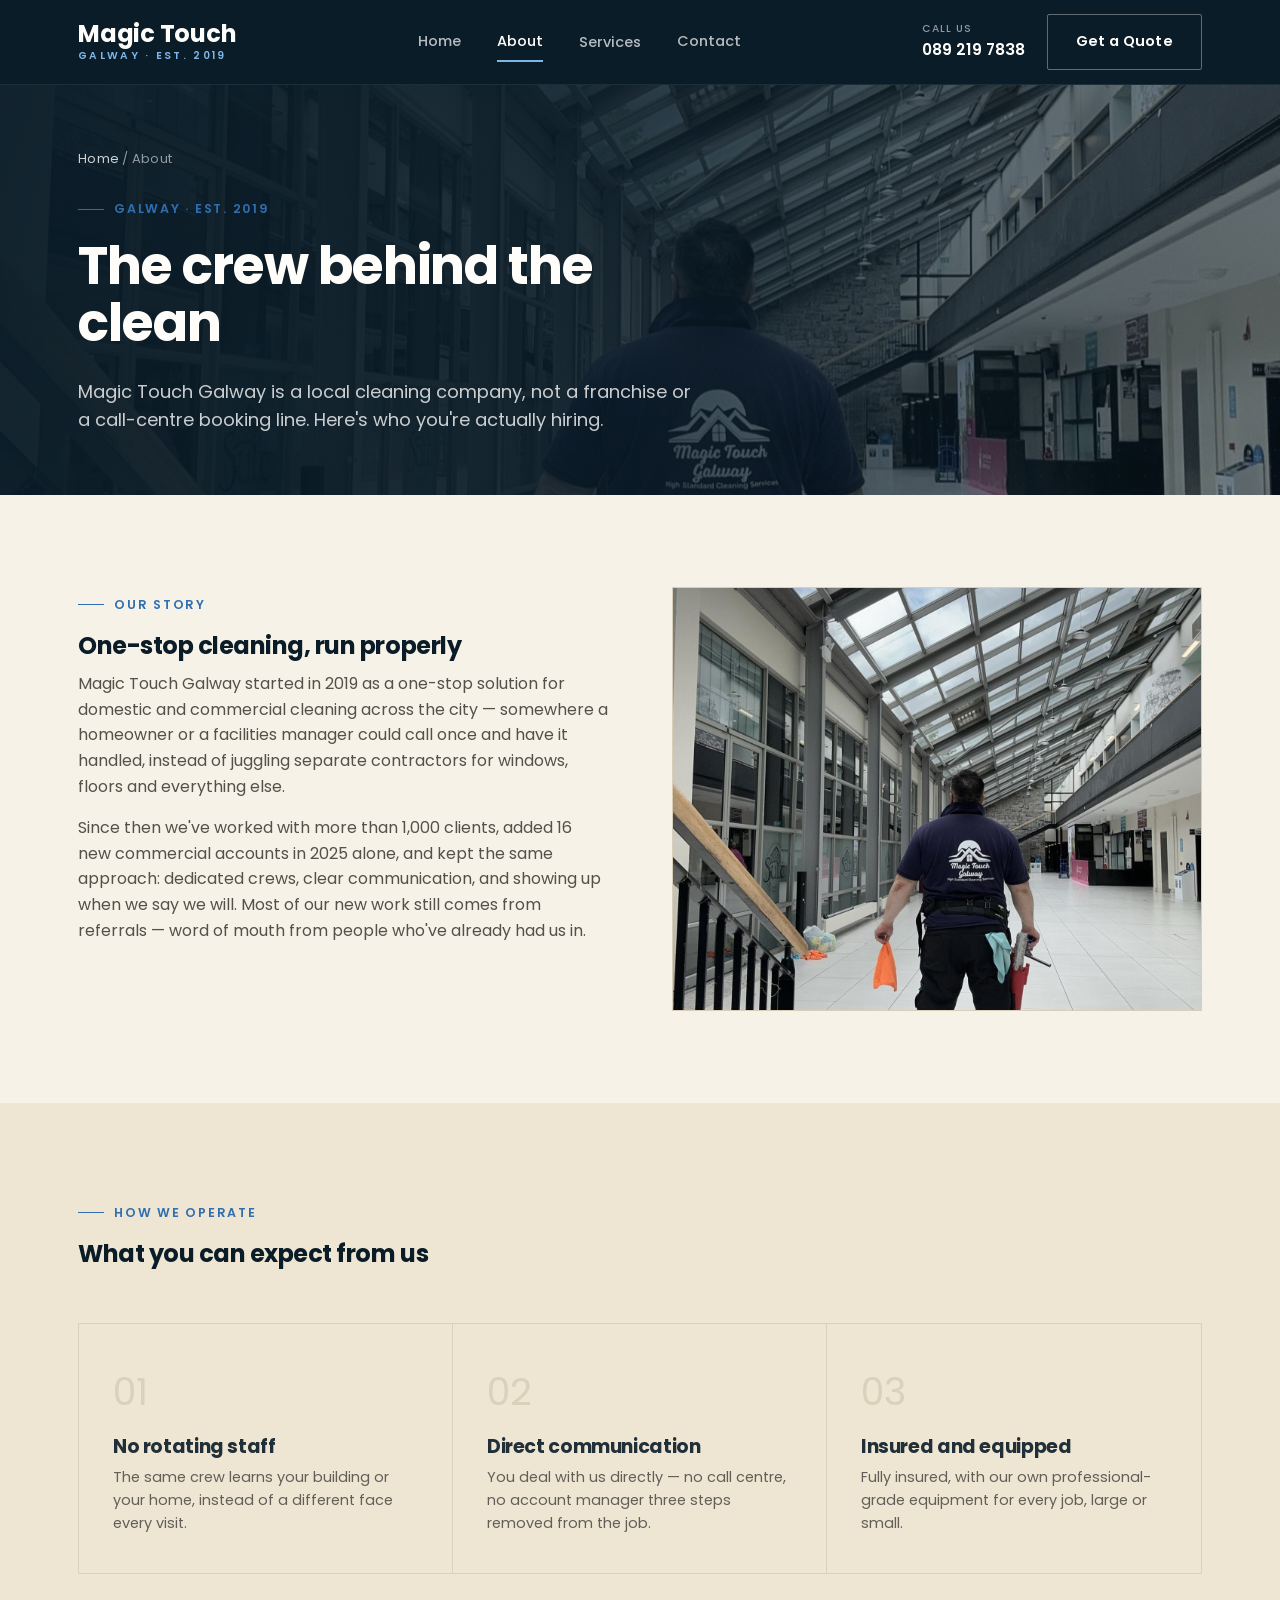
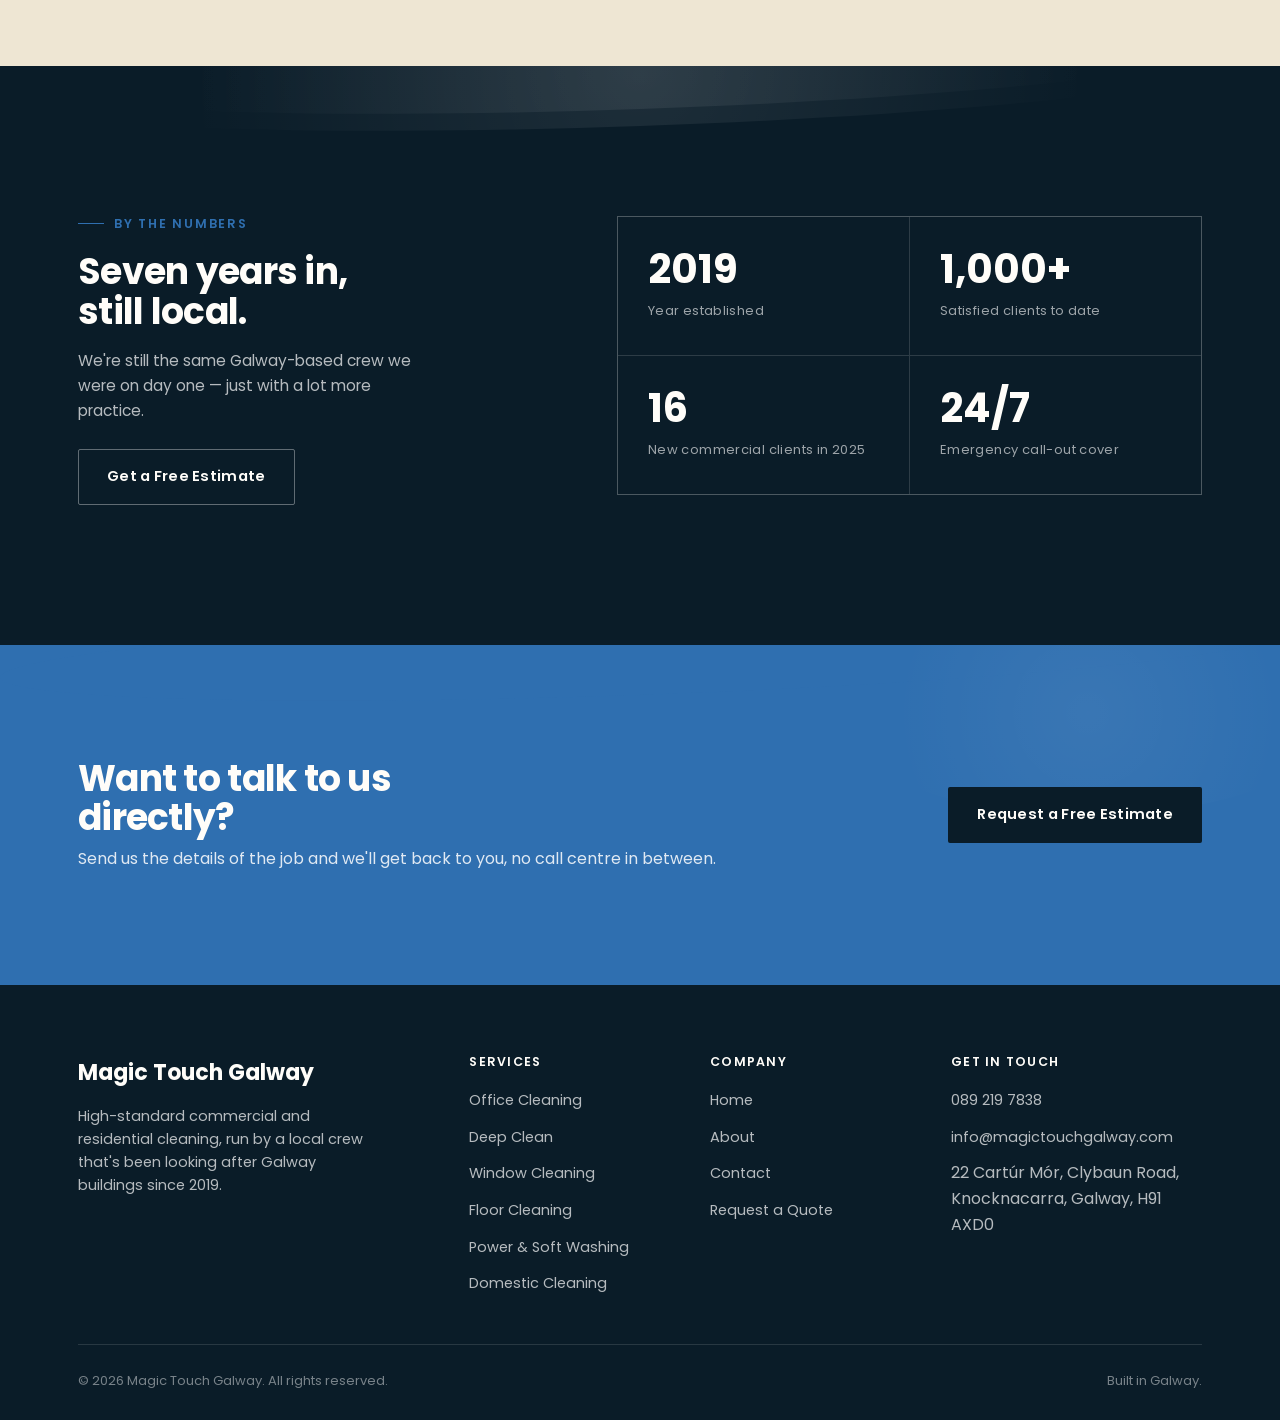
==== about.html @ a1182950 "INITIAL COMMIT" ====
<!doctype html>
<html lang="en">
<head>
<meta charset="utf-8">
<meta name="viewport" content="width=device-width, initial-scale=1">
<title>About | Magic Touch Galway</title>
<meta name="description" content="Magic Touch Galway has been cleaning homes and businesses across Galway since 2019 — the same crew, every visit, with over 1,000 jobs done.">
<link rel="preconnect" href="https://fonts.googleapis.com">
<link rel="preconnect" href="https://fonts.gstatic.com" crossorigin>
<link href="https://fonts.googleapis.com/css2?family=Fraunces:ital,opsz,wght@0,9..144,500;0,9..144,600;1,9..144,500&family=Poppins:wght@300;400;500;600;700&display=swap" rel="stylesheet">
<link rel="stylesheet" href="assets/css/style.css">
</head>
<body>

<header class="site-header">
  <div class="container">
    <a href="index.html" class="brand">
      <span class="brand-text"><strong>Magic Touch</strong><small>GALWAY · EST. 2019</small></span>
    </a>
    <nav class="nav-main">
      <a href="index.html">Home</a>
      <a href="about.html" class="active">About</a>
      <div class="has-dropdown">
        <a href="#">Services</a>
        <div class="dropdown">
          <a href="office-cleaning.html">Office Cleaning</a>
          <a href="deep-clean.html">Deep Clean</a>
          <a href="window-cleaning.html">Window Cleaning</a>
          <a href="floor-cleaning.html">Floor Cleaning</a>
          <a href="power-washing.html">Power &amp; Soft Washing</a>
          <a href="domestic-cleaning.html">Domestic Cleaning</a>
        </div>
      </div>
      <a href="contact.html">Contact</a>
    </nav>
    <div class="header-cta">
      <a href="tel:+353892197838" class="header-phone"><small>Call us</small>089 219 7838</a>
      <a href="contact.html" class="btn btn-line">Get a Quote</a>
    </div>
    <button class="nav-toggle" aria-label="Menu"><span></span></button>
  </div>
  <div class="mobile-panel">
    <a href="index.html">Home</a>
    <a href="about.html">About</a>
    <a href="office-cleaning.html" class="mp-sub">Office Cleaning</a>
    <a href="deep-clean.html" class="mp-sub">Deep Clean</a>
    <a href="window-cleaning.html" class="mp-sub">Window Cleaning</a>
    <a href="floor-cleaning.html" class="mp-sub">Floor Cleaning</a>
    <a href="power-washing.html" class="mp-sub">Power &amp; Soft Washing</a>
    <a href="domestic-cleaning.html" class="mp-sub">Domestic Cleaning</a>
    <a href="contact.html">Contact</a>
    <a href="tel:+353892197838">Call 089 219 7838</a>
  </div>
</header>

<section class="page-hero">
  <img class="page-hero-media" src="assets/img/team-technician-atrium-v2.jpg" alt="" loading="eager">
  <div class="page-hero-overlay"></div>
  <div class="container">
    <div class="breadcrumb"><a href="index.html">Home</a> / About</div>
    <div class="eyebrow">Galway · Est. 2019</div>
    <h1>The crew behind the clean</h1>
    <p class="hero-lead">Magic Touch Galway is a local cleaning company, not a franchise or a call-centre booking line. Here's who you're actually hiring.</p>
  </div>
</section>

<section>
  <div class="container two-col">
    <div>
      <div class="eyebrow">Our story</div>
      <h2>One-stop cleaning, run properly</h2>
      <p style="color:var(--ink-soft);">Magic Touch Galway started in 2019 as a one-stop solution for domestic and commercial cleaning across the city — somewhere a homeowner or a facilities manager could call once and have it handled, instead of juggling separate contractors for windows, floors and everything else.</p>
      <p style="color:var(--ink-soft);">Since then we've worked with more than 1,000 clients, added 16 new commercial accounts in 2025 alone, and kept the same approach: dedicated crews, clear communication, and showing up when we say we will. Most of our new work still comes from referrals — word of mouth from people who've already had us in.</p>
    </div>
    <div class="media-block">
      <img src="assets/img/team-technician-atrium-v2.jpg" alt="Magic Touch Galway technician cleaning at a commercial site in Galway" loading="lazy">
    </div>
  </div>
</section>

<section class="bg-alt">
  <div class="container">
    <div class="section-head">
      <div class="eyebrow">How we operate</div>
      <h2>What you can expect from us</h2>
    </div>
    <div class="feature-cols">
      <div class="feature">
        <span class="num">01</span>
        <h3>No rotating staff</h3>
        <p>The same crew learns your building or your home, instead of a different face every visit.</p>
      </div>
      <div class="feature">
        <span class="num">02</span>
        <h3>Direct communication</h3>
        <p>You deal with us directly — no call centre, no account manager three steps removed from the job.</p>
      </div>
      <div class="feature">
        <span class="num">03</span>
        <h3>Insured and equipped</h3>
        <p>Fully insured, with our own professional-grade equipment for every job, large or small.</p>
      </div>
    </div>
  </div>
</section>

<section class="stats-section bubble-bg">
  <div class="container stats-layout">
    <div class="stats-intro">
      <div class="eyebrow">By the numbers</div>
      <h2>Seven years in, still local.</h2>
      <p>We're still the same Galway-based crew we were on day one — just with a lot more practice.</p>
      <a href="contact.html" class="btn btn-outline">Get a Free Estimate</a>
    </div>
    <div class="stats-grid">
      <div class="stat"><span class="rule"></span><strong>2019</strong><span class="stat-label">Year established</span></div>
      <div class="stat"><span class="rule"></span><strong>1,000+</strong><span class="stat-label">Satisfied clients to date</span></div>
      <div class="stat"><span class="rule"></span><strong>16</strong><span class="stat-label">New commercial clients in 2025</span></div>
      <div class="stat"><span class="rule"></span><strong>24/7</strong><span class="stat-label">Emergency call-out cover</span></div>
    </div>
  </div>
</section>

<section class="cta-banner bubble-bg">
  <div class="container">
    <div>
      <h2>Want to talk to us directly?</h2>
      <p>Send us the details of the job and we'll get back to you, no call centre in between.</p>
    </div>
    <a href="contact.html" class="btn" style="background:var(--navy-deep); color:var(--white);">Request a Free Estimate</a>
  </div>
</section>

<footer class="site-footer">
  <div class="container">
    <div class="footer-top">
      <div class="footer-brand">
        <strong>Magic Touch Galway</strong>
        <p>High-standard commercial and residential cleaning, run by a local crew that's been looking after Galway buildings since 2019.</p>
      </div>
      <div class="footer-col">
        <h4>Services</h4>
        <ul>
          <li><a href="office-cleaning.html">Office Cleaning</a></li>
          <li><a href="deep-clean.html">Deep Clean</a></li>
          <li><a href="window-cleaning.html">Window Cleaning</a></li>
          <li><a href="floor-cleaning.html">Floor Cleaning</a></li>
          <li><a href="power-washing.html">Power &amp; Soft Washing</a></li>
          <li><a href="domestic-cleaning.html">Domestic Cleaning</a></li>
        </ul>
      </div>
      <div class="footer-col">
        <h4>Company</h4>
        <ul>
          <li><a href="index.html">Home</a></li>
          <li><a href="about.html">About</a></li>
          <li><a href="contact.html">Contact</a></li>
          <li><a href="contact.html">Request a Quote</a></li>
        </ul>
      </div>
      <div class="footer-col">
        <h4>Get in touch</h4>
        <ul>
          <li><a href="tel:+353892197838">089 219 7838</a></li>
          <li><a href="mailto:info@magictouchgalway.com">info@magictouchgalway.com</a></li>
          <li>22 Cartúr Mór, Clybaun Road,<br>Knocknacarra, Galway, H91 AXD0</li>
        </ul>
      </div>
    </div>
    <div class="footer-bottom">
      <span>© 2026 Magic Touch Galway. All rights reserved.</span>
      <span>Built in Galway.</span>
    </div>
  </div>
</footer>
<script src="assets/js/main.js"></script>
</body>
</html>
---- assets/css/style.css ----
/* ============================================================
   Magic Touch Galway — design system
   Type: Poppins, throughout
   Palette: warm paper, deep navy ink, blue accent
   ============================================================ */

:root{
  --navy:        #122c3d;
  --navy-deep:   #0a1c28;
  --navy-soft:   #244a61;
  --blue:        #2f6fb0;
  --blue-light:  #7eb6e8;
  --paper:       #f6f2e8;
  --paper-alt:   #eee6d3;
  --paper-deep:  #e7dcc1;
  --ink:         #1c1a16;
  --ink-soft:    #54504a;
  --line:        #d9cfb8;
  --white:       #fffdf9;

  --serif: "Poppins", -apple-system, BlinkMacSystemFont, "Segoe UI", sans-serif;
  --sans:  "Poppins", -apple-system, BlinkMacSystemFont, "Segoe UI", sans-serif;

  --container: 1180px;
  --radius: 2px;
}

*{ box-sizing: border-box; }
html{ scroll-behavior: smooth; }
body{
  margin: 0;
  background: var(--paper);
  color: var(--ink);
  font-family: var(--sans);
  font-size: 16px;
  line-height: 1.6;
  -webkit-font-smoothing: antialiased;
}
img{ max-width: 100%; display: block; }
a{ color: inherit; text-decoration: none; }
ul{ margin: 0; padding: 0; list-style: none; }
h1,h2,h3,h4{
  font-family: var(--serif);
  font-weight: 700;
  line-height: 1.1;
  margin: 0 0 .5em;
  letter-spacing: -0.02em;
  color: var(--navy-deep);
}
p{ margin: 0 0 1em; }
.container{
  max-width: var(--container);
  margin: 0 auto;
  padding: 0 28px;
}

/* ---------- utility ---------- */
.eyebrow{
  display: inline-flex;
  align-items: center;
  gap: 10px;
  font-family: var(--sans);
  font-size: 12.5px;
  font-weight: 600;
  letter-spacing: .14em;
  text-transform: uppercase;
  color: var(--blue);
  margin-bottom: 18px;
}
.eyebrow::before{
  content: "";
  width: 26px;
  height: 1px;
  background: var(--blue);
}
.rule{
  display: none;
}
.btn{
  display: inline-flex;
  align-items: center;
  gap: 10px;
  font-family: var(--sans);
  font-weight: 600;
  font-size: 14.5px;
  letter-spacing: .02em;
  padding: 15px 28px;
  border: 1px solid transparent;
  border-radius: var(--radius);
  cursor: pointer;
  transition: transform .15s ease, background .2s ease, color .2s ease, border-color .2s ease;
}
.btn-blue{
  background: var(--blue);
  color: var(--white);
}
.btn-blue:hover{ background: #245a8e; }
.btn-outline{
  background: transparent;
  border-color: rgba(255,255,255,.35);
  color: var(--white);
}
.btn-outline:hover{ border-color: var(--white); }
.btn-line{
  background: transparent;
  border-color: var(--navy);
  color: var(--navy);
}
.btn-line:hover{ background: var(--navy); color: var(--white); }
.btn:active{ transform: translateY(1px); }

/* ============================================================
   Header
   ============================================================ */
.site-header{
  position: sticky;
  top: 0;
  z-index: 60;
  background: var(--navy-deep);
  border-bottom: 1px solid rgba(255,255,255,.08);
}
.site-header .container{
  display: flex;
  align-items: center;
  justify-content: space-between;
  height: 84px;
}
.brand{
  display: flex;
  align-items: center;
  gap: 12px;
  line-height: 1;
}
.brand-text{ display: flex; flex-direction: column; }
.brand-text strong{
  font-family: var(--serif);
  font-size: 24px;
  font-weight: 700;
  color: var(--white);
  letter-spacing: -.01em;
}
.brand-text small{
  font-size: 10.5px;
  letter-spacing: .22em;
  color: var(--blue-light);
  font-weight: 600;
  margin-top: 5px;
}
.nav-main{
  display: flex;
  align-items: center;
  gap: 36px;
}
.nav-main a{
  font-size: 14.5px;
  font-weight: 500;
  color: rgba(255,255,255,.7);
  position: relative;
  padding: 6px 0;
}
.nav-main a:hover, .nav-main a.active{ color: var(--white); }
.nav-main a.active::after{
  content: "";
  position: absolute;
  left: 0; bottom: -2px;
  width: 100%; height: 2px;
  background: var(--blue-light);
}
.has-dropdown{ position: relative; }
.dropdown{
  position: absolute;
  top: 100%;
  left: -18px;
  background: var(--white);
  border: 1px solid var(--line);
  min-width: 230px;
  padding: 8px;
  box-shadow: 0 18px 36px rgba(10,28,40,.18);
  opacity: 0;
  visibility: hidden;
  transform: translateY(6px);
  transition: opacity .15s ease, transform .15s ease, visibility .15s;
}
.has-dropdown:hover .dropdown{
  opacity: 1; visibility: visible; transform: translateY(0);
}
.dropdown a{
  display: block;
  padding: 11px 14px;
  font-size: 14px;
  border-radius: 2px;
  color: var(--ink-soft);
}
.dropdown a:hover{ background: var(--paper-alt); color: var(--navy-deep); }
.header-cta{ display: flex; align-items: center; gap: 22px; }
.header-phone{
  font-family: var(--serif);
  font-size: 15.5px;
  font-weight: 600;
  color: var(--white);
}
.header-phone small{
  display: block;
  font-family: var(--sans);
  font-size: 10.5px;
  letter-spacing: .1em;
  color: rgba(255,255,255,.55);
  font-weight: 500;
  text-transform: uppercase;
}
.header-cta .btn-line{
  border-color: rgba(255,255,255,.35);
  color: var(--white);
}
.header-cta .btn-line:hover{ background: var(--white); color: var(--navy-deep); }
.nav-toggle{
  display: none;
  background: none;
  border: 1px solid rgba(255,255,255,.3);
  width: 42px; height: 42px;
  align-items: center;
  justify-content: center;
  cursor: pointer;
}
.nav-toggle span, .nav-toggle span::before, .nav-toggle span::after{
  content: "";
  display: block;
  width: 18px; height: 2px;
  background: var(--white);
  position: relative;
  transition: transform .2s ease;
}
.nav-toggle span::before{ position: absolute; top: -6px; }
.nav-toggle span::after{ position: absolute; top: 6px; }

.mobile-panel{
  display: none;
  background: var(--navy-deep);
  border-bottom: 1px solid rgba(255,255,255,.08);
  padding: 6px 0 186px;
}
.mobile-panel a{
  display: block;
  padding: 13px 28px;
  font-size: 15px;
  font-weight: 500;
  border-top: 1px solid rgba(255,255,255,.08);
  color: rgba(255,255,255,.75);
}
.mobile-panel .mp-sub{ padding-left: 42px; font-size: 14px; }
body.nav-open .mobile-panel{ display: block; }

/* ============================================================
   Hero
   ============================================================ */
.hero{
  position: relative;
  background: var(--navy-deep);
  color: var(--white);
  overflow: hidden;
  min-height: 88vh;
  display: flex;
  align-items: center;
  padding-bottom: 80px;
}
.hero::after {
  content: "";
  position: absolute;
  bottom: -40px;
  left: 0;
  width: 100%;
  height: 100px;
  background: var(--paper);
  transform: skewY(-2deg);
  z-index: 5;
}
.hero-video{
  position: absolute;
  inset: 0;
  width: 100%;
  height: 100%;
  object-fit: cover;
  z-index: 0;
}
.hero-overlay{
  position: absolute;
  inset: 0;
  background:
    linear-gradient(100deg, rgba(10,28,40,.94) 0%, rgba(10,28,40,.86) 38%, rgba(10,28,40,.55) 68%, rgba(10,28,40,.4) 100%),
    radial-gradient(circle at 1px 1px, rgba(255,255,255,.07) 1px, transparent 0);
  background-size: 100% 100%, 26px 26px;
  z-index: 1;
}
@media (max-width: 980px){
  .hero-video{ display: none; }
  .hero-overlay{ background: var(--navy-deep); }
}
.hero-grid{ z-index: 2; }
.hero-grid{
  position: relative;
  display: grid;
  grid-template-columns: 1.05fr .95fr;
  gap: 56px;
  align-items: center;
  padding: 88px 0 76px;
}
.hero-grid-solo{
  grid-template-columns: 1fr;
  padding: 70px 0;
  width: 100%;
}
.hero .hero-grid-solo h1, .hero-grid-solo .hero-lead{ max-width: 38ch; }
.hero h1{
  color: var(--white);
  font-size: clamp(40px, 5.4vw, 66px);
  max-width: 13ch;
}
.hero h1 em{
  font-style: normal;
  color: var(--blue-light);
}
.hero-lead{
  font-size: 18px;
  color: rgba(255,255,255,.78);
  max-width: 46ch;
  margin: 22px 0 32px;
}
.hero-actions{ display: flex; gap: 14px; flex-wrap: wrap; }
.hero-figure{
  position: relative;
  aspect-ratio: 4/5;
  background: var(--navy-soft);
  border: 1px solid rgba(255,255,255,.12);
}
.hero-figure img{ width: 100%; height: 100%; object-fit: cover; }
.hero-figure .tag{
  position: absolute;
  bottom: -22px; left: -22px;
  background: var(--blue);
  color: var(--white);
  padding: 18px 22px;
  font-family: var(--serif);
  max-width: 220px;
}
.hero-figure .tag strong{ display: block; font-size: 26px; }
.hero-figure .tag span{ font-family: var(--sans); font-size: 12.5px; letter-spacing: .04em; }

.page-hero{
  background: var(--navy-deep);
  color: var(--white);
  padding: 64px 0 60px;
  position: relative;
  overflow: hidden;
}
.page-hero::before{
  content: "";
  position: absolute; inset: 0;
  background-image: radial-gradient(circle at 1px 1px, rgba(255,255,255,.06) 1px, transparent 0);
  background-size: 26px 26px;
  z-index: 1;
}
.page-hero-media{
  position: absolute;
  inset: 0;
  width: 100%;
  height: 100%;
  object-fit: cover;
  z-index: 0;
}
.page-hero-overlay{
  position: absolute;
  inset: 0;
  background: linear-gradient(100deg, rgba(10,28,40,.96) 0%, rgba(10,28,40,.88) 42%, rgba(10,28,40,.6) 75%, rgba(10,28,40,.45) 100%);
  z-index: 1;
}
.page-hero .container{ position: relative; z-index: 2; }
.breadcrumb{
  font-size: 13px;
  color: rgba(255,255,255,.55);
  margin-bottom: 22px;
  letter-spacing: .02em;
}
.breadcrumb a{ color: rgba(255,255,255,.8); }
.breadcrumb a:hover{ color: var(--blue-light); }
.page-hero h1{ color: var(--white); font-size: clamp(34px, 4.6vw, 52px); max-width: 18ch; }
.page-hero .hero-lead{ max-width: 56ch; margin-bottom: 0; }

/* Bubbly elements */
.bubble-bg {
  position: relative;
  overflow: hidden;
}
.bubble-bg::after {
  content: "";
  position: absolute;
  top: -10%;
  right: -5%;
  width: 40%;
  height: 60%;
  background: radial-gradient(circle, rgba(255,255,255,0.05) 0%, transparent 70%); animation: float 20s infinite ease-in-out;
  border-radius: 50%;
  z-index: 1;
  pointer-events: none;
}
.bubble-bg::before {
  content: "";
  position: absolute;
  bottom: -10%;
  left: -5%;
  width: 30%;
  height: 50%;
  background: radial-gradient(circle, rgba(255,255,255,0.03) 0%, transparent 70%); animation: float 20s infinite ease-in-out; animation-delay: -10s;
  border-radius: 50%;
  z-index: 1;
  pointer-events: none;
}

/* ============================================================
   Sections
   ============================================================ */
section{ padding: 92px 0; position: relative; }
.section-tight{ padding: 64px 0; }
.section-head{
  max-width: 640px;
  margin-bottom: 56px;
}
.bg-alt{ background: var(--paper-alt); }
.bg-navy{ background: var(--navy-deep); color: var(--white); }
.bg-navy h2{ color: var(--white); }
.bg-navy .eyebrow{ color: var(--blue-light); }

/* services index list (numbered, editorial) */
.service-list{ border-top: 1px solid var(--line); opacity: 0.8; }
.service-row{
  display: grid;
  grid-template-columns: 120px 1fr 1.3fr 140px;
  gap: 28px;
  align-items: center;
  padding: 22px 0;
  border-bottom: 1px solid var(--line);
  transition: background .2s ease;
}
.service-row:hover{ background: rgba(47,111,176,.05); }
.service-row .thumb{
  position: relative;
  width: 120px;
  height: 90px;
  flex-shrink: 0;
  overflow: hidden;
}
.service-row .thumb img{
  width: 100%; height: 100%;
  object-fit: cover;
  transition: transform .4s ease;
}
.service-row:hover .thumb img{ transform: scale(1.06); }
.service-row .num{
  position: absolute;
  top: 0; left: 0;
  font-family: var(--serif);
  font-size: 12.5px;
  color: var(--white);
  font-weight: 700;
  background: var(--navy-deep);
  padding: 4px 9px;
}
.service-row h3{ font-size: 25px; margin: 0; }
.service-row p{ margin: 0; color: var(--ink-soft); font-size: 15px; }
.service-row .go{
  justify-self: end;
  font-size: 13.5px;
  font-weight: 600;
  letter-spacing: .04em;
  text-transform: uppercase;
  color: var(--navy);
  display: inline-flex;
  align-items: center;
  gap: 8px;
}
.service-row .go svg{ transition: transform .2s ease; }
.service-row:hover .go svg{ transform: translateX(4px); }

/* feature columns (no icon circles — numbered list style) */
.feature-cols{
  display: grid;
  grid-template-columns: repeat(3, 1fr);
  gap: 0;
  border: 1px solid var(--line);
  opacity: 0.9;
}
.feature-cols .feature{
  padding: 38px 34px;
  border-right: 1px solid var(--line);
}
.feature-cols .feature:last-child{ border-right: none; }
.feature-cols-5{ grid-template-columns: repeat(5, 1fr); }
@media (max-width: 1100px){
  .feature-cols-5{ grid-template-columns: repeat(3, 1fr); }
  .feature-cols-5 .feature:nth-child(3){ border-right: none; }
}
.feature .num{
  font-family: var(--serif);
  color: var(--line);
  font-size: 38px;
  display: block;
  margin-bottom: 14px;
}
.feature h3{ font-size: 19px; margin-bottom: 8px; }
.feature p{ font-size: 14.5px; color: var(--ink-soft); margin: 0; }

/* checklist */
.checklist{ display: grid; gap: 14px; }
.checklist li{
  display: flex;
  gap: 14px;
  align-items: flex-start;
  font-size: 15.5px;
  color: var(--ink-soft);
  padding-bottom: 14px;
  border-bottom: 1px solid var(--line);
  opacity: 0.85;
}
.checklist li::before{
  content: "";
  flex-shrink: 0;
  width: 7px; height: 7px;
  margin-top: 8px;
  background: var(--blue);
  transform: rotate(45deg);
}
.checklist li strong{ color: var(--ink); display:block; font-weight: 600; }

.two-col{
  display: grid;
  grid-template-columns: 1fr 1fr;
  gap: 64px;
  align-items: start;
}
.two-col.reverse{ direction: rtl; }
.two-col.reverse > *{ direction: ltr; }

.media-block{
  position: relative;
  aspect-ratio: 5/4;
  background: var(--paper-deep);
  border: 1px solid var(--line);
  overflow: hidden;
}
.media-block img{ width: 100%; height: 100%; object-fit: cover; }

.map-embed{
  position: relative;
  aspect-ratio: 16/6;
  border: 1px solid var(--line);
  overflow: hidden;
  filter: grayscale(.15) contrast(1.02);
}
.map-embed iframe{ position: absolute; inset: 0; }
@media (max-width: 768px){
  .map-embed{ aspect-ratio: 4/5; }
}

/* image gallery strip */
.gallery-strip{
  display: grid;
  grid-template-columns: 1.3fr 1fr 1fr;
  gap: 18px;
}
.gallery-strip a{ display: block; }
.gallery-strip figure{
  margin: 0;
  position: relative;
  aspect-ratio: 4/3;
  overflow: hidden;
  border: 1px solid var(--line);
}
.gallery-strip a:first-child figure{ aspect-ratio: 4/3.6; }
.gallery-strip img{
  width: 100%; height: 100%;
  object-fit: cover;
  transition: transform .4s ease;
}
.gallery-strip a:hover img{ transform: scale(1.04); }
.gallery-strip figcaption{
  position: absolute;
  left: 0; bottom: 0;
  display: flex;
  align-items: center;
  gap: 8px;
  background: rgba(10,28,40,.82);
  color: var(--white);
  font-size: 12.5px;
  font-weight: 600;
  letter-spacing: .06em;
  text-transform: uppercase;
  padding: 10px 16px;
}
.gallery-strip figcaption span{
  color: var(--blue-light);
  transition: transform .2s ease;
}
.gallery-strip a:hover figcaption span{ transform: translateX(3px); }

/* stats section */
.stats-section{
  position: relative;
  background: var(--navy-deep);
  color: var(--white);
  overflow: hidden;
  padding: 140px 0;
}
.stats-section.bubble-bg::after, .stats-section.bubble-bg::before {
  background: radial-gradient(circle, rgba(255,255,255,0.08) 0%, transparent 70%);
}
.stats-section::before {
  content: "";
  position: absolute;
  top: -40px;
  left: 0;
  width: 100%;
  height: 100px;
  background: var(--navy-deep);
  transform: skewY(-2deg);
  z-index: 2;
}
.stats-section::after {
  content: "";
  position: absolute;
  bottom: -40px;
  left: 0;
  width: 100%;
  height: 100px;
  background: var(--navy-deep);
  transform: skewY(-2deg);
  z-index: 2;
}
.stats-section .container {
  position: relative;
  z-index: 3;
}
.stats-section > *:first-child:not(.container) {
  position: absolute; inset: 0;
  background-image: radial-gradient(circle at 1px 1px, rgba(255,255,255,.06) 1px, transparent 0);
  background-size: 26px 26px;
  z-index: 1;
}
.stats-layout{
  position: relative;
  display: grid;
  grid-template-columns: .9fr 1.1fr;
  gap: 60px;
  align-items: center;
}
.stats-intro h2{ color: var(--white); font-size: clamp(28px, 3vw, 36px); max-width: 14ch; }
.stats-intro p{ color: rgba(255,255,255,.7); font-size: 15.5px; max-width: 38ch; margin-bottom: 26px; }
.stats-grid{
  display: grid;
  grid-template-columns: repeat(2, 1fr);
  gap: 1px;
  background: rgba(255,255,255,.14);
  border: 1px solid rgba(255,255,255,.14);
}
.stats-grid .stat{
  background: var(--navy-deep);
  padding: 32px 30px;
}
.stats-grid .stat .rule{ background: var(--blue-light); margin: 0 0 16px; }
.stat strong{
  display: block;
  font-family: var(--serif);
  font-size: 40px;
  font-weight: 700;
  color: var(--white);
  line-height: 1;
  margin-bottom: 8px;
}
.stat-label{
  font-size: 13px;
  color: rgba(255,255,255,.6);
  letter-spacing: .03em;
}

/* logo strip */
.logo-strip{
  display: grid;
  grid-template-columns: repeat(5, 1fr);
  gap: 18px;
}
.logo-strip div{
  background: var(--white);
  border: 1px solid var(--line);
  min-height: 140px;
  display: flex;
  align-items: center;
  justify-content: center;
  padding: 24px;
  transition: transform .2s ease, box-shadow .2s ease, border-color .2s ease;
}
.logo-strip div:hover{
  transform: translateY(-3px);
  box-shadow: 0 14px 28px rgba(10,28,40,.08);
  border-color: var(--blue);
}
.logo-strip img{
  max-width: 100%;
  max-height: 86px;
  width: auto;
  height: auto;
  object-fit: contain;
}
.logo-strip .text-logo{
  font-family: var(--serif);
  font-size: 17px;
  font-weight: 700;
  text-align: center;
  color: var(--navy);
  letter-spacing: -0.01em;
}

/* areas served / coverage chips */
.chip-row{ display: flex; flex-wrap: wrap; gap: 10px; }
.chip{
  border: 1px solid var(--line);
  padding: 9px 16px;
  font-size: 13.5px;
  font-weight: 500;
  color: var(--ink-soft);
}

/* Google reviews */
.reviews-block{ }
.reviews-head{
  display: flex;
  align-items: center;
  gap: 22px;
  flex-wrap: wrap;
  padding-bottom: 36px;
  margin-bottom: 36px;
  border-bottom: 1px solid var(--line);
}
.google-g{ width: 40px; height: 40px; flex-shrink: 0; }
.reviews-stars{ color: var(--blue); font-size: 17px; letter-spacing: 2px; }
.reviews-meta{ margin: 4px 0 0; font-size: 14.5px; color: var(--ink-soft); }
.reviews-meta strong{ color: var(--ink); }
.reviews-head .btn{ margin-left: auto; }
.reviews-grid{
  display: grid;
  grid-template-columns: repeat(3, 1fr);
  gap: 24px;
}
.review-card{
  margin: 0;
  background: var(--white);
  border: 1px solid var(--line);
  padding: 28px 26px;
}
.review-card blockquote{
  margin: 14px 0 16px;
  font-size: 15px;
  color: var(--ink);
  line-height: 1.6;
}
.review-card figcaption{
  font-size: 13.5px;
  font-weight: 600;
  color: var(--ink-soft);
}

/* CTA banner */
.cta-banner{
  background: var(--blue);
  color: var(--white);
  position: relative;
  padding: 60px 0;
}
.cta-banner::before {
  content: "";
  position: absolute;
  top: -30px;
  left: 0;
  width: 100%;
  height: 80px;
  background: var(--blue);
  transform: skewY(-2deg);
  z-index: 1;
}
.cta-banner .container{
  position: relative;
  z-index: 2;
  display: flex;
  align-items: center;
  justify-content: space-between;
  padding: 54px 28px;
  gap: 30px;
  flex-wrap: wrap;
}
.cta-banner h2{ color: var(--white); margin: 0; font-size: clamp(26px,3.4vw,36px); max-width: 16ch; }
.cta-banner p{ color: rgba(255,255,255,.85); margin: 8px 0 0; }

/* related services */
.related-grid{
  display: grid;
  grid-template-columns: repeat(3, 1fr);
  gap: 22px;
}
.related-card{
  border: 1px solid var(--line);
  padding: 28px 26px;
  transition: border-color .2s ease, transform .2s ease;
}
.related-card:hover{ border-color: var(--blue); transform: translateY(-3px); }
.related-card .num{ font-family: var(--serif); color: var(--blue); font-size: 14px; }
.related-card h3{ font-size: 19px; margin: 10px 0 8px; }
.related-card p{ font-size: 14px; color: var(--ink-soft); margin: 0 0 14px; }
.related-card .go{
  font-size: 13px; font-weight: 600; letter-spacing: .03em; text-transform: uppercase; color: var(--navy);
}

/* ============================================================
   Contact page
   ============================================================ */
.contact-wrap{
  display: grid;
  grid-template-columns: 1fr 1.2fr;
  gap: 64px;
}
.contact-info dl{ display: grid; gap: 26px; margin: 28px 0 0; }
.contact-info dt{
  font-size: 12px; letter-spacing: .1em; text-transform: uppercase; color: var(--blue); font-weight: 600; margin-bottom: 6px;
}
.contact-info dd{ margin: 0; font-size: 16.5px; color: var(--ink); }
.contact-info dd a{ border-bottom: 1px solid var(--line); }

.form-grid{
  display: grid;
  grid-template-columns: 1fr 1fr;
  gap: 20px;
}
.form-grid .full{ grid-column: 1 / -1; }
label{
  display: block;
  font-size: 12.5px;
  font-weight: 600;
  letter-spacing: .06em;
  text-transform: uppercase;
  color: var(--ink-soft);
  margin-bottom: 8px;
}
input, textarea, select{
  width: 100%;
  border: 1px solid var(--line);
  background: var(--white);
  padding: 14px 16px;
  font-family: var(--sans);
  font-size: 15px;
  color: var(--ink);
  border-radius: var(--radius);
}
input:focus, textarea:focus, select:focus{
  outline: none;
  border-color: var(--blue);
}
textarea{ resize: vertical; min-height: 130px; }
.form-note{ font-size: 13px; color: var(--ink-soft); margin-top: 14px; }

/* ============================================================
   Footer
   ============================================================ */
.site-footer{
  background: var(--navy-deep);
  color: rgba(255,255,255,.7);
  padding: 70px 0 28px;
}
.footer-top{
  display: grid;
  grid-template-columns: 1.4fr .8fr .8fr 1fr;
  gap: 40px;
  padding-bottom: 48px;
}
.footer-brand strong{
  font-family: var(--serif);
  color: var(--white);
  font-size: 22px;
}
.footer-brand p{ max-width: 32ch; margin-top: 14px; font-size: 14.5px; }
.footer-col h4{
  color: var(--white);
  font-family: var(--sans);
  font-size: 12.5px;
  letter-spacing: .1em;
  text-transform: uppercase;
  margin-bottom: 18px;
  font-weight: 600;
}
.footer-col ul{ display: grid; gap: 11px; }
.footer-col a{ font-size: 14.5px; }
.footer-col a:hover{ color: var(--blue-light); }
.footer-bottom{
  border-top: 1px solid rgba(255,255,255,.12);
  padding-top: 26px;
  display: flex;
  justify-content: space-between;
  font-size: 13px;
  color: rgba(255,255,255,.45);
  flex-wrap: wrap;
  gap: 12px;
}

/* ============================================================
   Responsive
   ============================================================ */
@media (max-width: 980px){
  .nav-main, .header-cta .header-phone{ display: none; }
  .nav-toggle{ display: flex; }
  .hero-grid{ grid-template-columns: 1fr; padding: 56px 0; }
  .hero-figure{ order: -1; aspect-ratio: 16/10; }
  .two-col{ grid-template-columns: 1fr; gap: 36px; }
  .stats-layout{ grid-template-columns: 1fr; }
  .feature-cols{ grid-template-columns: 1fr; }
  .feature-cols .feature{ border-right: none; border-bottom: 1px solid var(--line); }
  .service-row{ grid-template-columns: 90px 1fr; gap: 6px 18px; text-align: left; }
  .service-row .thumb{ width: 90px; height: 70px; grid-row: 1 / 3; }
  .service-row h3{ font-size: 20px; grid-column: 2; }
  .service-row p{ grid-column: 2; font-size: 14px; }
  .service-row .go{ grid-column: 2; justify-self: start; margin-top: 2px; }
  .logo-strip{ grid-template-columns: repeat(2,1fr); }
  .logo-strip div{ min-height: 104px; padding: 16px; }
  .contact-wrap{ grid-template-columns: 1fr; }
  .footer-top{ grid-template-columns: 1fr 1fr; }
  .related-grid{ grid-template-columns: 1fr; }
  .form-grid{ grid-template-columns: 1fr; }
  .gallery-strip{ grid-template-columns: 1fr 1fr; }
  .gallery-strip a:first-child{ grid-column: 1 / -1; }
  .gallery-strip a:first-child figure{ aspect-ratio: 16/9; }
  .reviews-grid{ grid-template-columns: 1fr; }
  .reviews-head .btn{ margin-left: 0; }
}
@media (max-width: 560px){
  .footer-top{ grid-template-columns: 1fr; }
  .cta-banner .container{ flex-direction: column; align-items: flex-start; }
  .site-header .container{ height: 68px; }
  .brand-text strong{ font-size: 19px; }
  .brand-text small{ font-size: 9px; letter-spacing: .16em; }
  .header-cta .btn-line{ display: none; }
  .hero{ min-height: 72vh; }
  .stats-grid{ grid-template-columns: 1fr; }
  .stat strong{ font-size: 32px; }
  .hero-actions .btn{ padding: 14px 22px; font-size: 13.5px; }
}
@keyframes float { 0%, 100% { transform: translateY(0) translateX(0); } 50% { transform: translateY(-20px) translateX(10px); } }
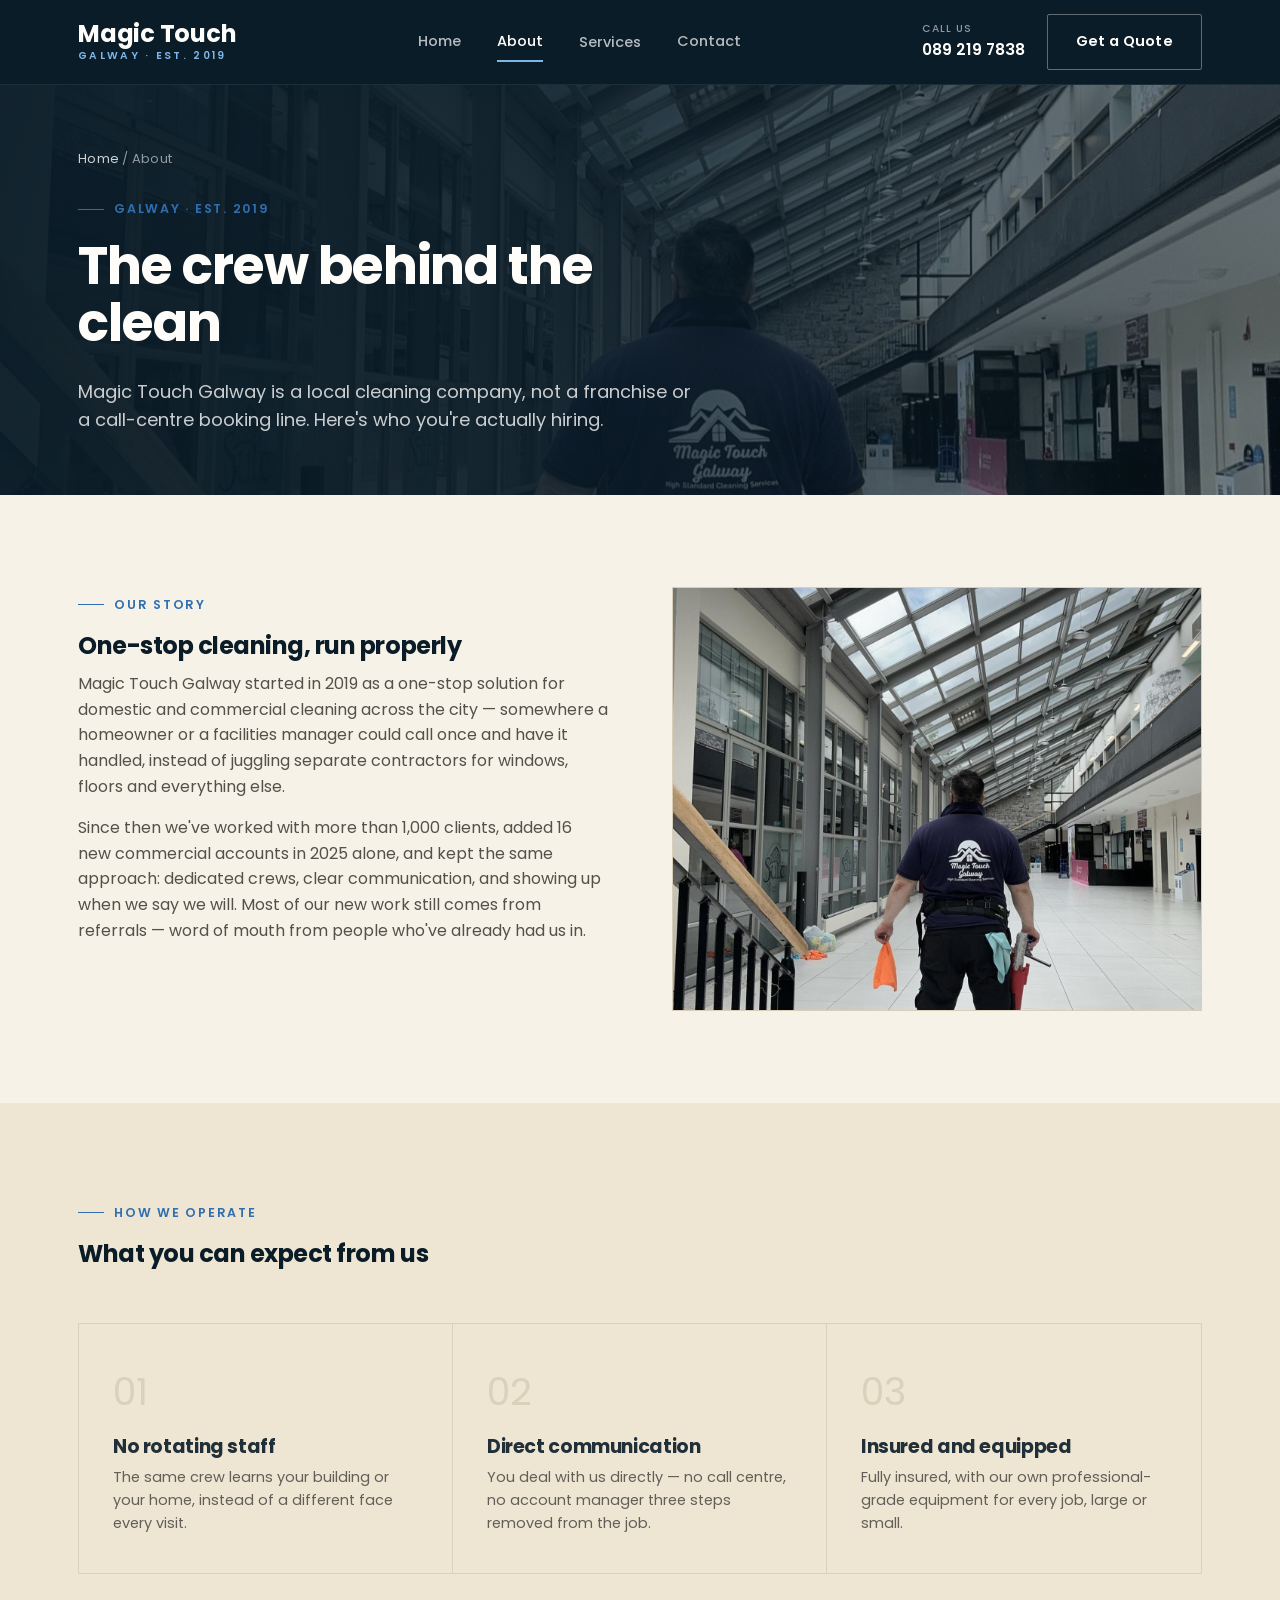
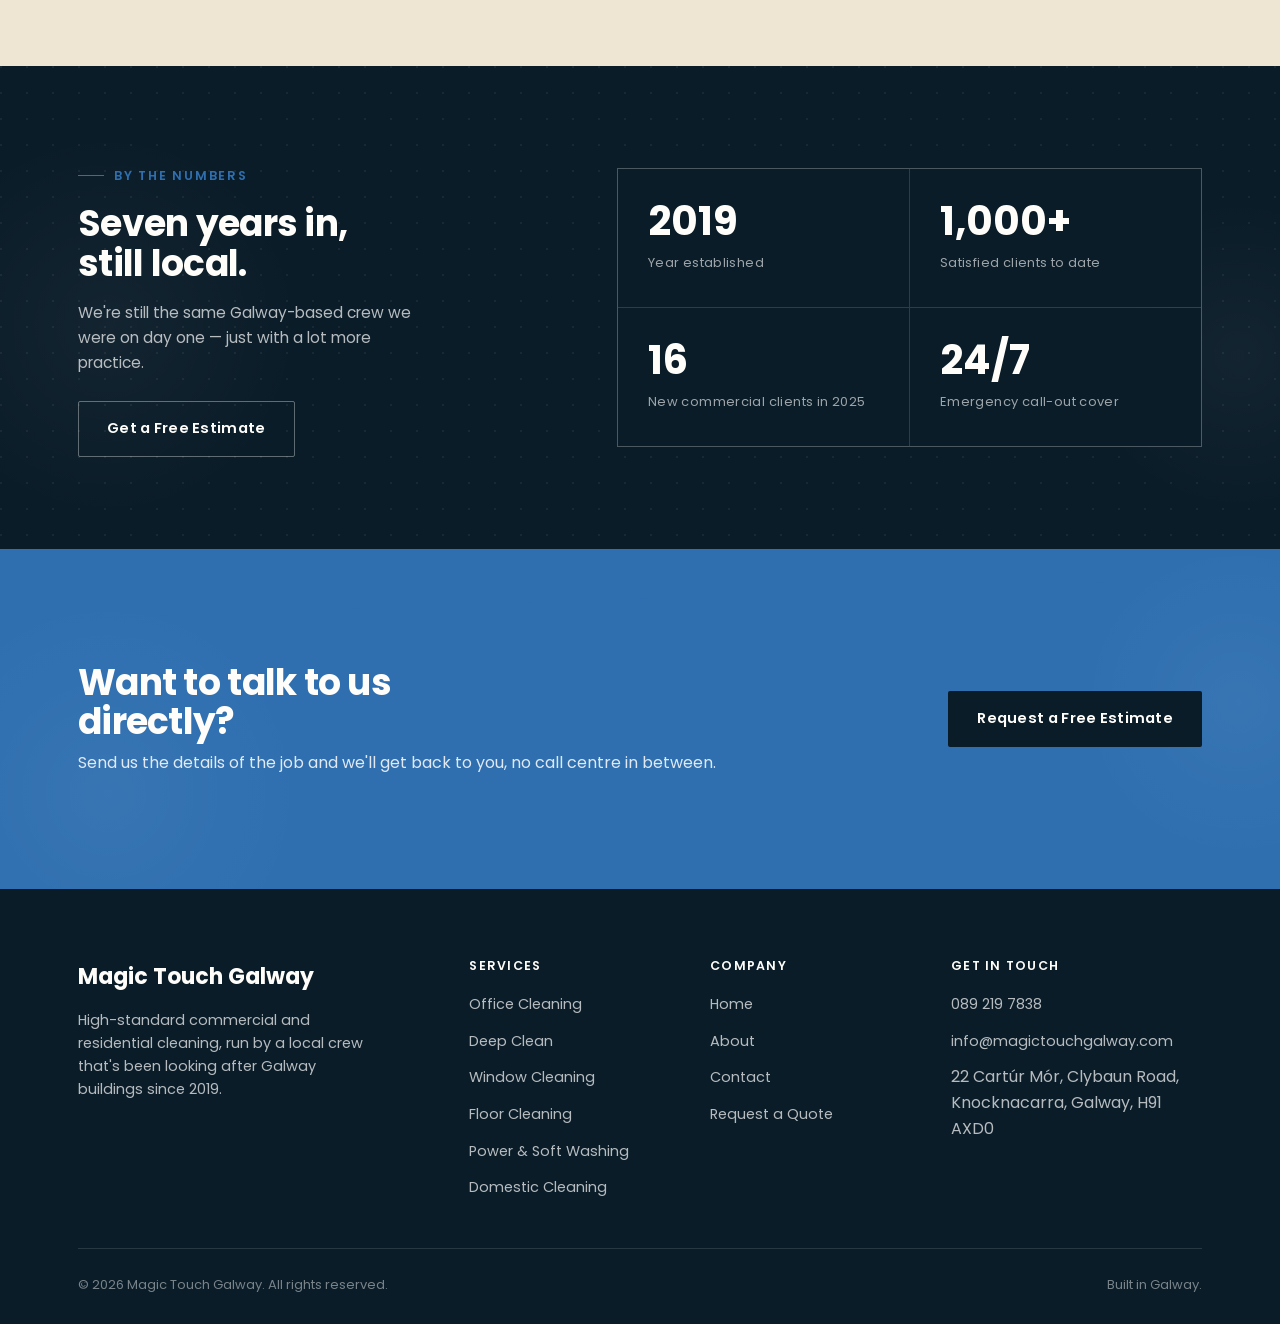
==== commit 7ceaacec: "UI Updates" ====
--- a/about.html
+++ b/about.html
@@ -105,6 +105,12 @@
 </section>
 
 <section class="stats-section bubble-bg">
+  <div class="dot-grid"></div>
+  <div class="bubbles">
+    <span></span><span></span><span></span><span></span><span></span>
+    <span></span><span></span><span></span><span></span><span></span>
+    <span></span><span></span>
+  </div>
   <div class="container stats-layout">
     <div class="stats-intro">
       <div class="eyebrow">By the numbers</div>
@@ -122,6 +128,11 @@
 </section>
 
 <section class="cta-banner bubble-bg">
+  <div class="bubbles">
+    <span></span><span></span><span></span><span></span><span></span>
+    <span></span><span></span><span></span><span></span><span></span>
+    <span></span><span></span>
+  </div>
   <div class="container">
     <div>
       <h2>Want to talk to us directly?</h2>
--- a/assets/css/style.css
+++ b/assets/css/style.css
@@ -261,18 +261,9 @@
   min-height: 88vh;
   display: flex;
   align-items: center;
-  padding-bottom: 80px;
 }
 .hero::after {
-  content: "";
-  position: absolute;
-  bottom: -40px;
-  left: 0;
-  width: 100%;
-  height: 100px;
-  background: var(--paper);
-  transform: skewY(-2deg);
-  z-index: 5;
+  display: none;
 }
 .hero-video{
   position: absolute;
@@ -352,6 +343,7 @@
   position: relative;
   overflow: hidden;
 }
+.page-hero .container{ position: relative; z-index: 2; }
 .page-hero::before{
   content: "";
   position: absolute; inset: 0;
@@ -373,7 +365,7 @@
   background: linear-gradient(100deg, rgba(10,28,40,.96) 0%, rgba(10,28,40,.88) 42%, rgba(10,28,40,.6) 75%, rgba(10,28,40,.45) 100%);
   z-index: 1;
 }
-.page-hero .container{ position: relative; z-index: 2; }
+.page-hero .container{ position: relative; z-index: 3; }
 .breadcrumb{
   font-size: 13px;
   color: rgba(255,255,255,.55);
@@ -385,34 +377,94 @@
 .page-hero h1{ color: var(--white); font-size: clamp(34px, 4.6vw, 52px); max-width: 18ch; }
 .page-hero .hero-lead{ max-width: 56ch; margin-bottom: 0; }
 
-/* Bubbly elements */
+/* ============================================================
+   Bubble background effect
+   ============================================================ */
+
+/* Base: sections that carry bubbles need position:relative */
 .bubble-bg {
   position: relative;
+}
+
+/* CTA banner clips its own bubbles — keep overflow hidden there */
+.cta-banner.bubble-bg {
   overflow: hidden;
 }
-.bubble-bg::after {
-  content: "";
-  position: absolute;
-  top: -10%;
-  right: -5%;
-  width: 40%;
-  height: 60%;
-  background: radial-gradient(circle, rgba(255,255,255,0.05) 0%, transparent 70%); animation: float 20s infinite ease-in-out;
+
+/* Shared bubble layer — injected via .bubbles wrapper inside the section */
+.bubbles {
+  position: absolute;
+  inset: 0;
+  pointer-events: none;
+  z-index: 1;
+}
+
+/* Clip bubbles inside sections that need it */
+.cta-banner .bubbles {
+  overflow: hidden;
+}
+
+/* Stats section: bubbles contained within the section — they rise and fade within the dark bg */
+.stats-section .bubbles {
+  overflow: hidden;
+  inset: 0;
+  z-index: 2;
+}
+.bubbles span {
+  position: absolute;
+  display: block;
   border-radius: 50%;
-  z-index: 1;
-  pointer-events: none;
-}
-.bubble-bg::before {
-  content: "";
-  position: absolute;
-  bottom: -10%;
-  left: -5%;
-  width: 30%;
-  height: 50%;
-  background: radial-gradient(circle, rgba(255,255,255,0.03) 0%, transparent 70%); animation: float 20s infinite ease-in-out; animation-delay: -10s;
-  border-radius: 50%;
-  z-index: 1;
-  pointer-events: none;
+  opacity: 0;
+  animation: bubble-rise linear infinite;
+}
+
+/* Light bubbles (on dark navy / blue backgrounds) */
+.bubble-bg .bubbles span {
+  background: radial-gradient(circle at 35% 35%, rgba(255,255,255,0.22) 0%, rgba(255,255,255,0.05) 50%, transparent 70%);
+  border: 1px solid rgba(255,255,255,0.12);
+}
+
+/* Warm bubbles (on paper / paper-alt backgrounds) */
+.bubble-bg.bubble-warm .bubbles span {
+  background: radial-gradient(circle at 35% 35%, rgba(47,111,176,0.10) 0%, rgba(47,111,176,0.03) 50%, transparent 70%);
+  border: 1px solid rgba(47,111,176,0.08);
+}
+
+/* Individual bubble sizes, positions & timing */
+.bubbles span:nth-child(1)  { left: 8%;   width: 80px;  height: 80px;  animation-duration: 18s; animation-delay: 0s;    bottom: -80px;  }
+.bubbles span:nth-child(2)  { left: 18%;  width: 130px; height: 130px; animation-duration: 24s; animation-delay: -6s;   bottom: -130px; }
+.bubbles span:nth-child(3)  { left: 32%;  width: 55px;  height: 55px;  animation-duration: 14s; animation-delay: -3s;   bottom: -55px;  }
+.bubbles span:nth-child(4)  { left: 46%;  width: 190px; height: 190px; animation-duration: 28s; animation-delay: -12s;  bottom: -190px; }
+.bubbles span:nth-child(5)  { left: 58%;  width: 70px;  height: 70px;  animation-duration: 16s; animation-delay: -8s;   bottom: -70px;  }
+.bubbles span:nth-child(6)  { left: 68%;  width: 110px; height: 110px; animation-duration: 22s; animation-delay: -2s;   bottom: -110px; }
+.bubbles span:nth-child(7)  { left: 78%;  width: 50px;  height: 50px;  animation-duration: 13s; animation-delay: -16s;  bottom: -50px;  }
+.bubbles span:nth-child(8)  { left: 85%;  width: 160px; height: 160px; animation-duration: 26s; animation-delay: -9s;   bottom: -160px; }
+.bubbles span:nth-child(9)  { left: 3%;   width: 95px;  height: 95px;  animation-duration: 20s; animation-delay: -14s;  bottom: -95px;  }
+.bubbles span:nth-child(10) { left: 92%;  width: 65px;  height: 65px;  animation-duration: 17s; animation-delay: -4s;   bottom: -65px;  }
+
+/* Large ambient glow bubbles — slow, barely visible, purely decorative */
+.bubbles span:nth-child(11) {
+  left: -8%; top: 10%;
+  width: 420px; height: 420px;
+  background: radial-gradient(circle, rgba(255,255,255,0.04) 0%, transparent 65%);
+  border: none;
+  opacity: 1;
+  animation: bubble-drift 32s ease-in-out infinite;
+  animation-delay: 0s;
+}
+.bubbles span:nth-child(12) {
+  right: -10%; bottom: 5%;
+  width: 340px; height: 340px;
+  background: radial-gradient(circle, rgba(255,255,255,0.04) 0%, transparent 65%);
+  border: none;
+  opacity: 1;
+  animation: bubble-drift 40s ease-in-out infinite;
+  animation-delay: -18s;
+}
+/* Warm variant ambient glow */
+.bubble-bg.bubble-warm .bubbles span:nth-child(11),
+.bubble-bg.bubble-warm .bubbles span:nth-child(12) {
+  background: radial-gradient(circle, rgba(47,111,176,0.07) 0%, transparent 65%);
 }
 
 /* ============================================================
@@ -428,6 +480,9 @@
 .bg-navy{ background: var(--navy-deep); color: var(--white); }
 .bg-navy h2{ color: var(--white); }
 .bg-navy .eyebrow{ color: var(--blue-light); }
+
+/* ensure content inside bubble sections always clears the bubble layer */
+.bubble-bg > .container { position: relative; z-index: 1; }
 
 /* services index list (numbered, editorial) */
 .service-list{ border-top: 1px solid var(--line); opacity: 0.8; }
@@ -493,6 +548,28 @@
   border-right: 1px solid var(--line);
 }
 .feature-cols .feature:last-child{ border-right: none; }
+
+/* dark navy variant */
+.feature-cols-dark {
+  background: transparent;
+  border-color: transparent;
+  gap: 16px;
+  opacity: 1;
+}
+.feature-cols-dark .feature {
+  background: var(--navy-deep);
+  border: 1px solid rgba(255,255,255,0.1);
+  border-right: 1px solid rgba(255,255,255,0.1);
+}
+.feature-cols-dark .feature .num {
+  color: var(--blue-light);
+}
+.feature-cols-dark .feature h3 {
+  color: var(--white);
+}
+.feature-cols-dark .feature p {
+  color: rgba(255,255,255,0.6);
+}
 .feature-cols-5{ grid-template-columns: repeat(5, 1fr); }
 @media (max-width: 1100px){
   .feature-cols-5{ grid-template-columns: repeat(3, 1fr); }
@@ -607,42 +684,21 @@
   background: var(--navy-deep);
   color: var(--white);
   overflow: hidden;
-  padding: 140px 0;
-}
-.stats-section.bubble-bg::after, .stats-section.bubble-bg::before {
-  background: radial-gradient(circle, rgba(255,255,255,0.08) 0%, transparent 70%);
-}
-.stats-section::before {
-  content: "";
-  position: absolute;
-  top: -40px;
-  left: 0;
-  width: 100%;
-  height: 100px;
-  background: var(--navy-deep);
-  transform: skewY(-2deg);
-  z-index: 2;
-}
-.stats-section::after {
-  content: "";
-  position: absolute;
-  bottom: -40px;
-  left: 0;
-  width: 100%;
-  height: 100px;
-  background: var(--navy-deep);
-  transform: skewY(-2deg);
-  z-index: 2;
+  padding: 92px 0;
 }
 .stats-section .container {
   position: relative;
   z-index: 3;
 }
-.stats-section > *:first-child:not(.container) {
+.stats-section .dot-grid {
   position: absolute; inset: 0;
   background-image: radial-gradient(circle at 1px 1px, rgba(255,255,255,.06) 1px, transparent 0);
   background-size: 26px 26px;
   z-index: 1;
+  pointer-events: none;
+}
+.stats-section .bubbles {
+  z-index: 2;
 }
 .stats-layout{
   position: relative;
@@ -948,3 +1004,17 @@
   .hero-actions .btn{ padding: 14px 22px; font-size: 13.5px; }
 }
 @keyframes float { 0%, 100% { transform: translateY(0) translateX(0); } 50% { transform: translateY(-20px) translateX(10px); } }
+
+@keyframes bubble-rise {
+  0%   { transform: translateY(0) translateX(0) scale(1);    opacity: 0; }
+  5%   { opacity: .55; }
+  80%  { opacity: .15; }
+  100% { transform: translateY(-110vh) translateX(30px) scale(1.1); opacity: 0; }
+}
+
+@keyframes bubble-drift {
+  0%   { transform: translateY(0)   translateX(0); }
+  33%  { transform: translateY(-28px) translateX(18px); }
+  66%  { transform: translateY(12px)  translateX(-14px); }
+  100% { transform: translateY(0)   translateX(0); }
+}
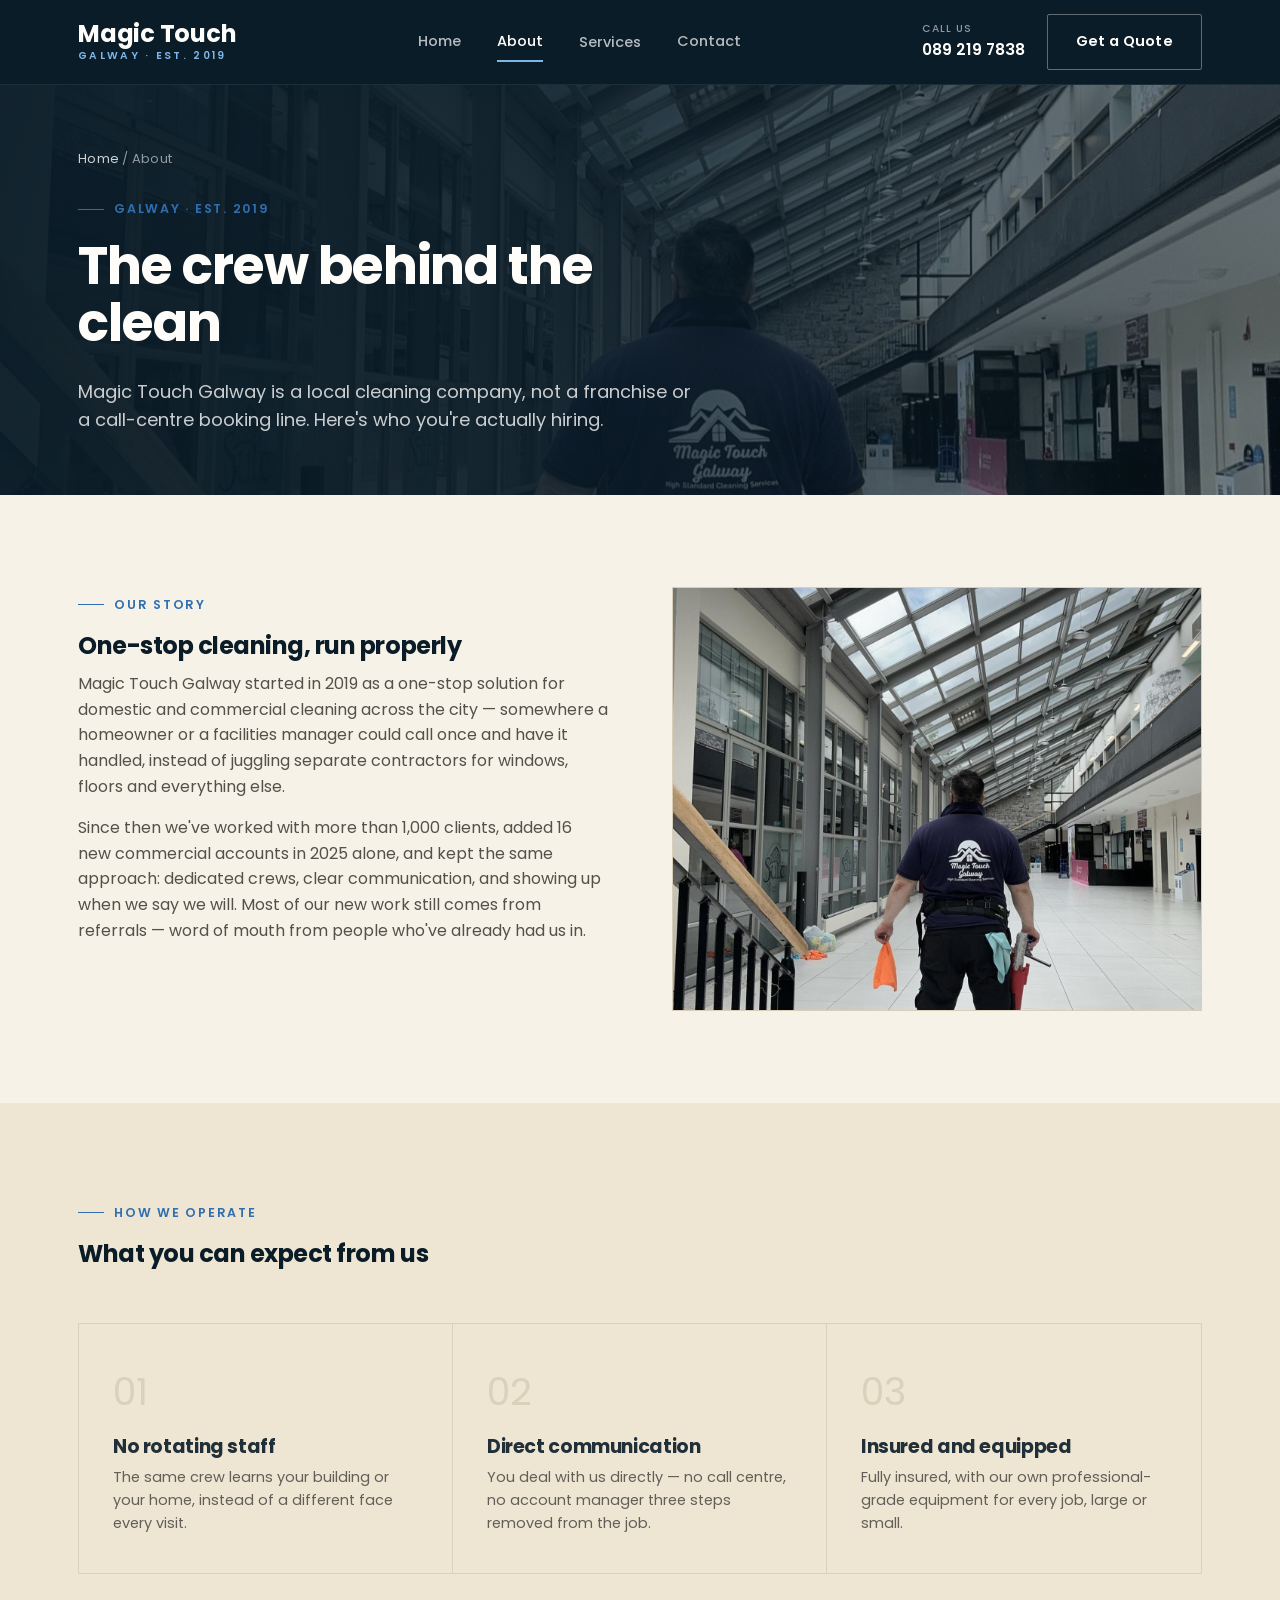
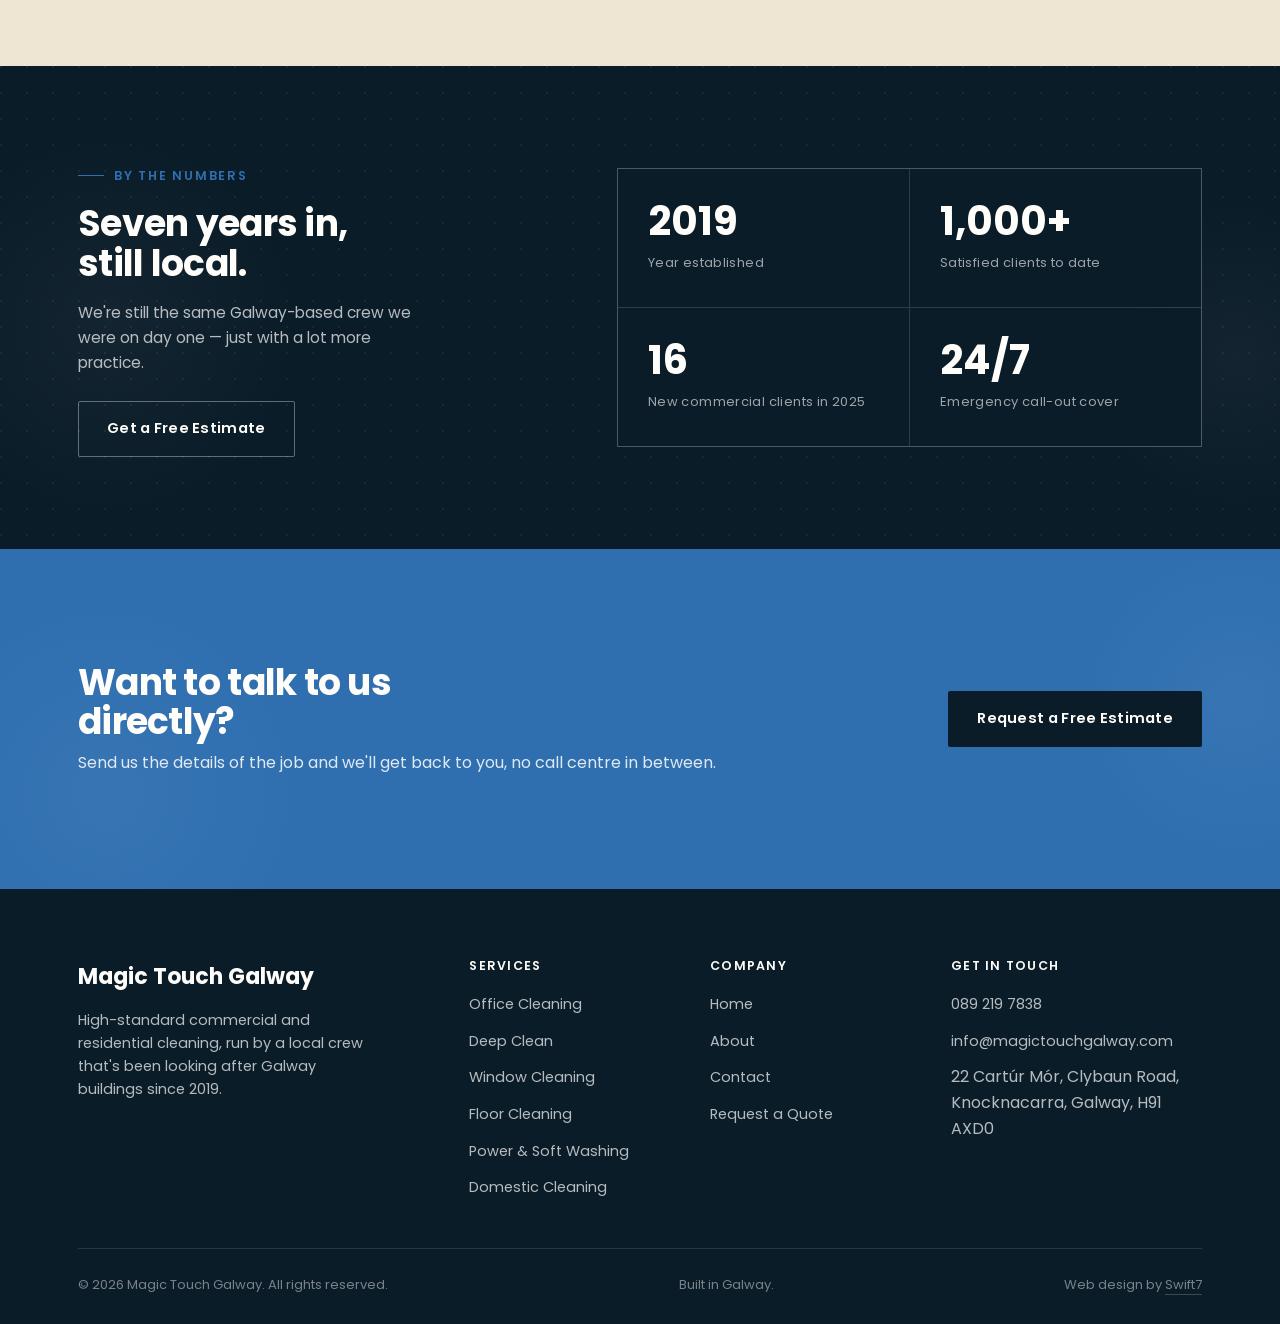
==== commit 92588041: "UI Fixes" ====
--- a/about.html
+++ b/about.html
@@ -181,6 +181,7 @@
     <div class="footer-bottom">
       <span>© 2026 Magic Touch Galway. All rights reserved.</span>
       <span>Built in Galway.</span>
+      <span>Web design by <a href="https://swift7.co.uk" target="_blank" rel="noopener" style="color:inherit; border-bottom: 1px solid rgba(255,255,255,.2);">Swift7</a></span>
     </div>
   </div>
 </footer>
--- a/assets/css/style.css
+++ b/assets/css/style.css
@@ -549,6 +549,26 @@
 }
 .feature-cols .feature:last-child{ border-right: none; }
 
+/* why section */
+.why-section {
+  background: var(--navy-deep);
+  padding: 80px 0 0;
+}
+.why-head {
+  margin-bottom: 56px;
+}
+.why-head .eyebrow {
+  color: var(--blue-light);
+}
+.why-head .eyebrow::before {
+  background: var(--blue-light);
+}
+.why-head h2 {
+  color: var(--white);
+  font-size: clamp(28px, 3.4vw, 40px);
+  margin: 0;
+}
+
 /* dark navy variant */
 .feature-cols-dark {
   background: transparent;
@@ -569,6 +589,61 @@
 }
 .feature-cols-dark .feature p {
   color: rgba(255,255,255,0.6);
+}
+
+/* full width — no gaps, boxes stretch edge to edge */
+.feature-cols-fullwidth {
+  gap: 0;
+  width: 100%;
+  border-top: 1px solid rgba(255,255,255,0.1);
+}
+.feature-cols-fullwidth .feature {
+  background: transparent;
+  border: none;
+  border-right: 1px solid rgba(255,255,255,0.1);
+  padding: 52px 48px;
+  display: flex;
+  flex-direction: column;
+  align-items: center;
+  text-align: center;
+}
+.feature-cols-fullwidth .feature:last-child {
+  border-right: none;
+}
+.feature-cols-fullwidth .feature .num {
+  font-family: var(--serif);
+  font-size: 42px;
+  font-weight: 700;
+  color: var(--blue-light);
+  display: block;
+  margin-bottom: 20px;
+  line-height: 1;
+}
+.feature-cols-fullwidth .feature h3 {
+  font-size: 20px;
+  color: var(--white);
+  margin-bottom: 12px;
+}
+.feature-cols-fullwidth .feature p {
+  font-size: 15px;
+  color: rgba(255,255,255,0.55);
+  line-height: 1.65;
+  margin: 0;
+  max-width: 32ch;
+}
+
+@media (max-width: 980px) {
+  .feature-cols-fullwidth {
+    grid-template-columns: 1fr;
+  }
+  .feature-cols-fullwidth .feature {
+    border-right: none;
+    border-bottom: 1px solid rgba(255,255,255,0.1);
+    padding: 36px 28px;
+  }
+  .feature-cols-fullwidth .feature:last-child {
+    border-bottom: none;
+  }
 }
 .feature-cols-5{ grid-template-columns: repeat(5, 1fr); }
 @media (max-width: 1100px){
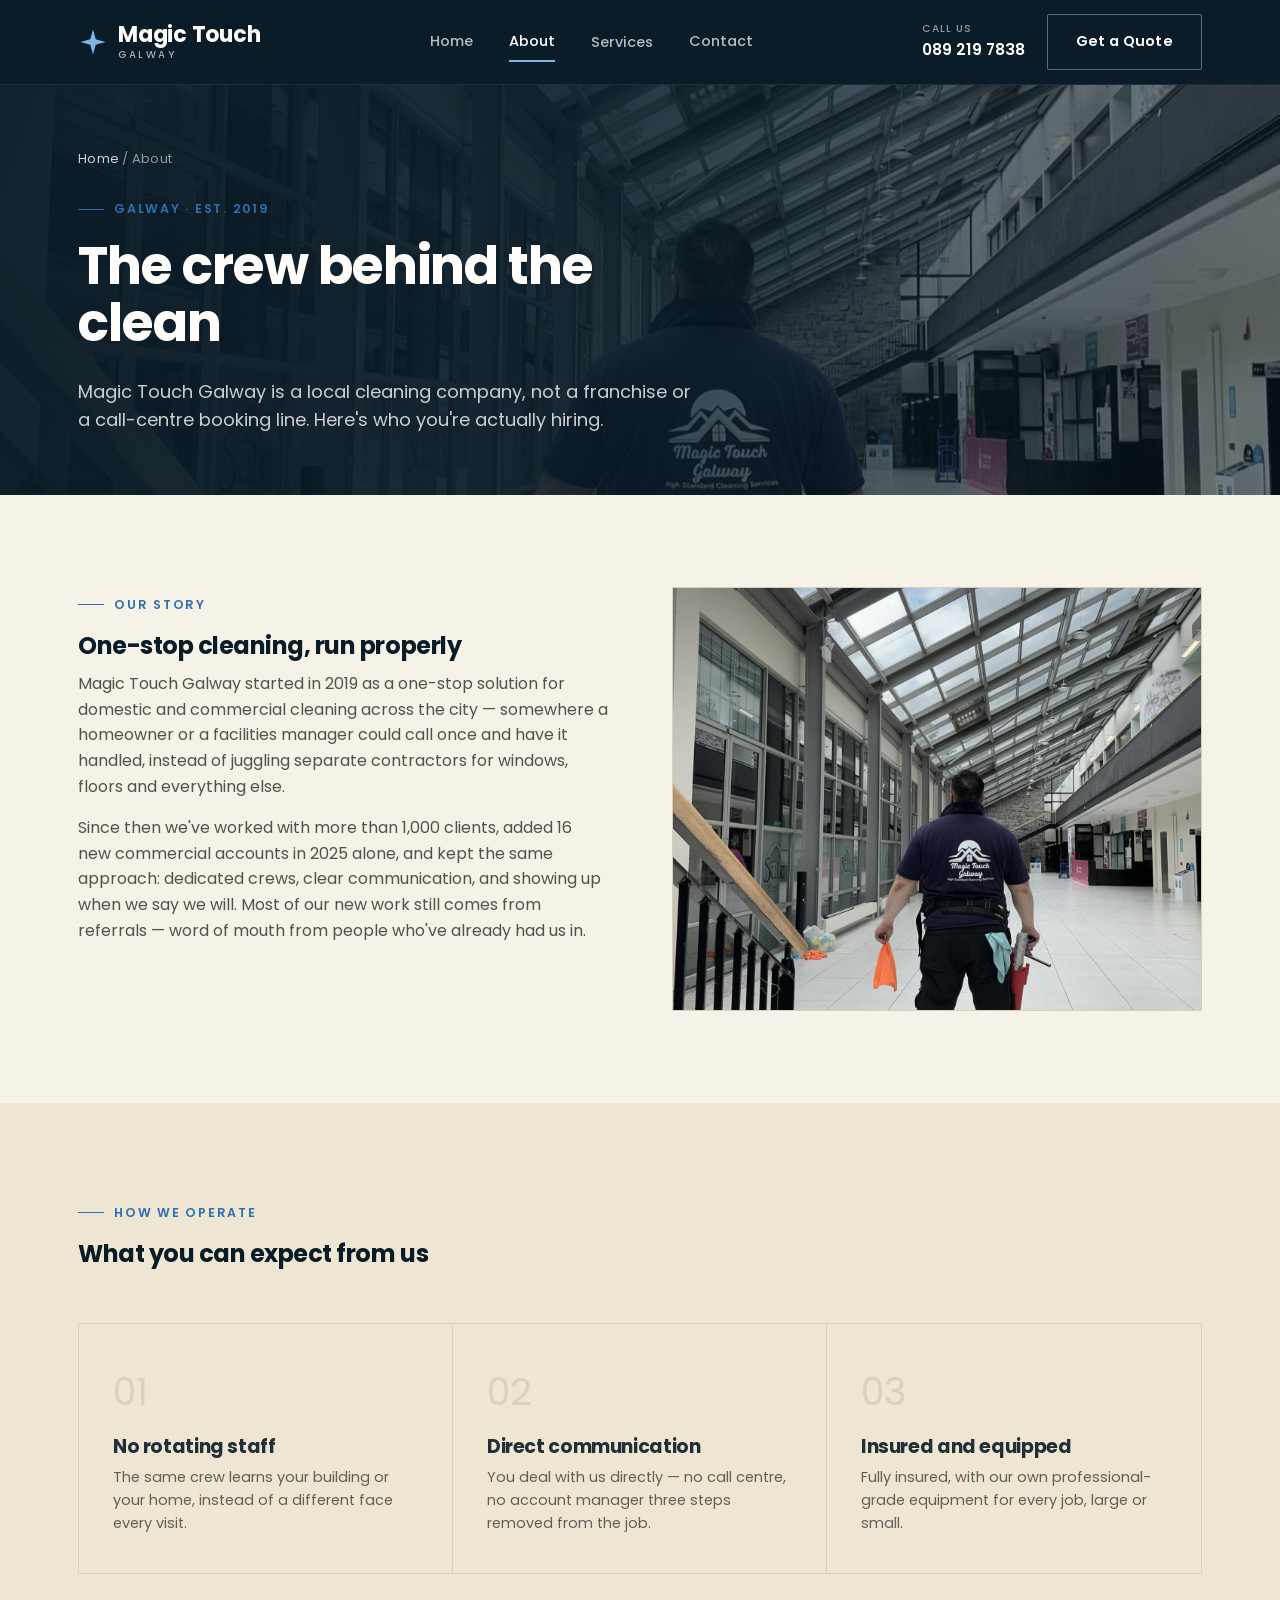
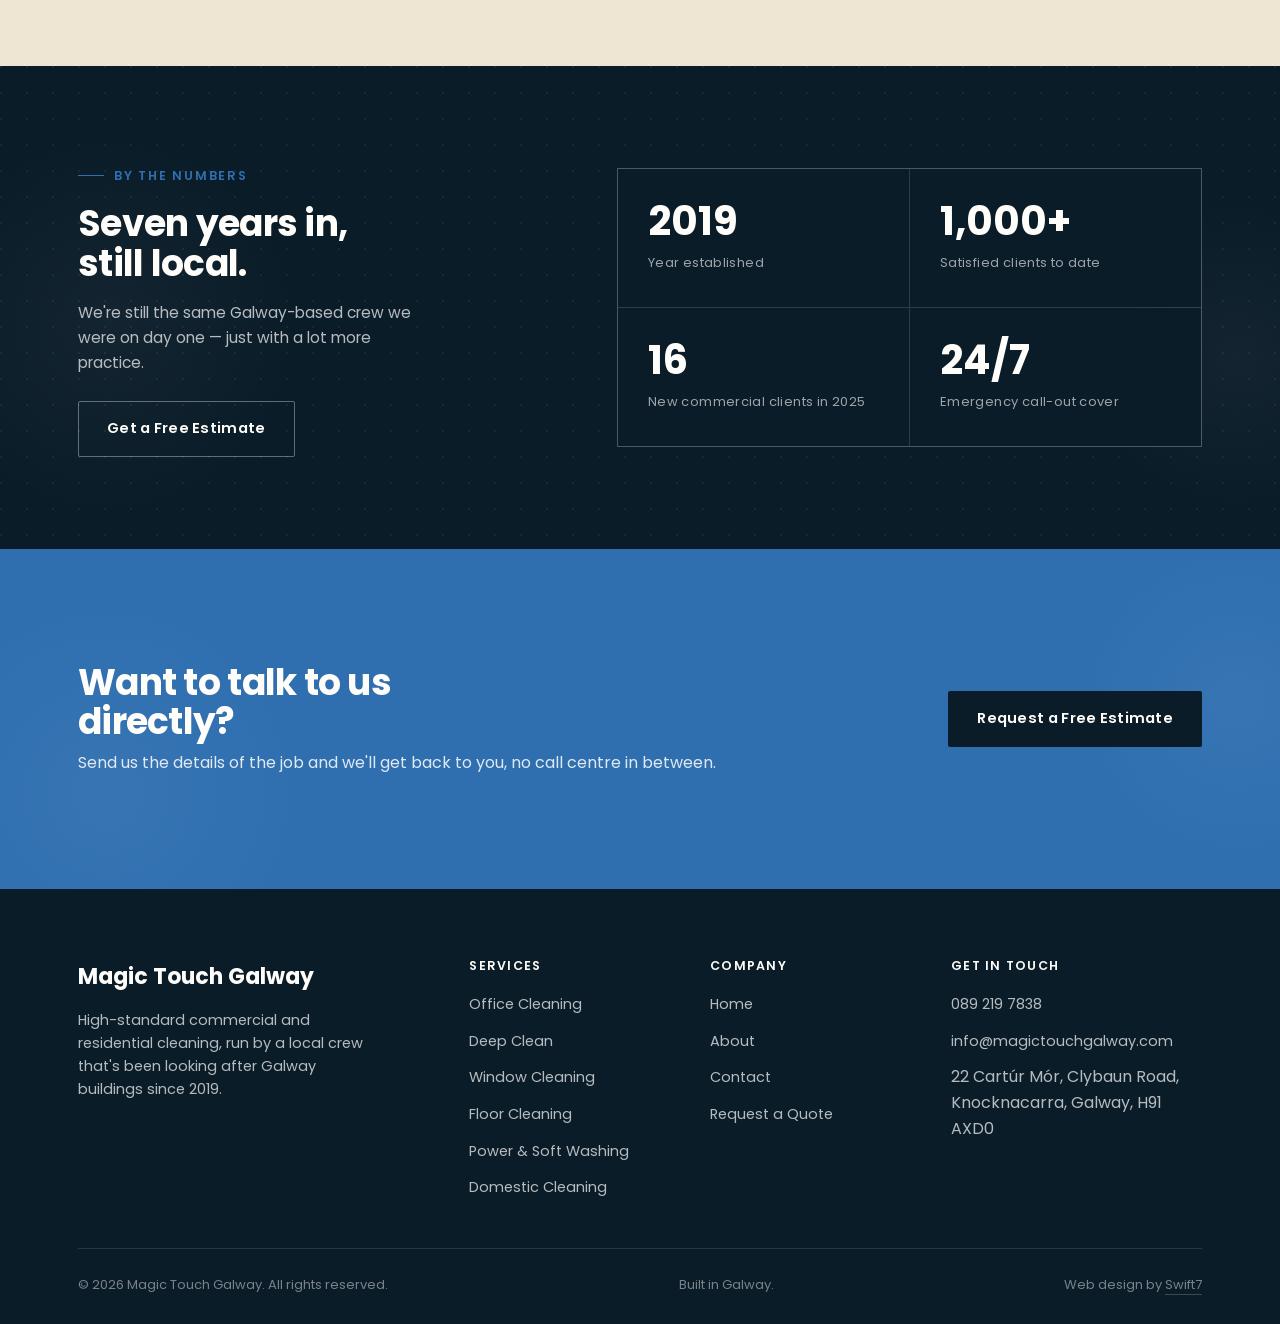
==== commit 4acc35b3: "UI Updates" ====
--- a/about.html
+++ b/about.html
@@ -5,6 +5,7 @@
 <meta name="viewport" content="width=device-width, initial-scale=1">
 <title>About | Magic Touch Galway</title>
 <meta name="description" content="Magic Touch Galway has been cleaning homes and businesses across Galway since 2019 — the same crew, every visit, with over 1,000 jobs done.">
+<link rel="icon" type="image/svg+xml" href="assets/img/favicon.svg">
 <link rel="preconnect" href="https://fonts.googleapis.com">
 <link rel="preconnect" href="https://fonts.gstatic.com" crossorigin>
 <link href="https://fonts.googleapis.com/css2?family=Fraunces:ital,opsz,wght@0,9..144,500;0,9..144,600;1,9..144,500&family=Poppins:wght@300;400;500;600;700&display=swap" rel="stylesheet">
@@ -15,7 +16,8 @@
 <header class="site-header">
   <div class="container">
     <a href="index.html" class="brand">
-      <span class="brand-text"><strong>Magic Touch</strong><small>GALWAY · EST. 2019</small></span>
+      <svg class="brand-icon" viewBox="0 0 24 24" width="30" height="30" fill="none" aria-hidden="true"><path d="M12 2L14.2 9.8L22 12L14.2 14.2L12 22L9.8 14.2L2 12L9.8 9.8Z" fill="#7eb6e8"/></svg>
+      <span class="brand-text"><strong>Magic Touch</strong><small>GALWAY</small></span>
     </a>
     <nav class="nav-main">
       <a href="index.html">Home</a>
--- a/assets/css/style.css
+++ b/assets/css/style.css
@@ -128,23 +128,32 @@
 .brand{
   display: flex;
   align-items: center;
-  gap: 12px;
+  gap: 10px;
   line-height: 1;
-}
+  text-decoration: none;
+}
+.brand-icon{
+  display: flex;
+  align-items: center;
+  flex-shrink: 0;
+  transition: transform .2s ease;
+}
+.brand:hover .brand-icon{ transform: rotate(20deg) scale(1.08); }
 .brand-text{ display: flex; flex-direction: column; }
 .brand-text strong{
   font-family: var(--serif);
-  font-size: 24px;
+  font-size: 22px;
   font-weight: 700;
   color: var(--white);
   letter-spacing: -.01em;
 }
 .brand-text small{
-  font-size: 10.5px;
-  letter-spacing: .22em;
-  color: var(--blue-light);
-  font-weight: 600;
-  margin-top: 5px;
+  font-size: 10px;
+  letter-spacing: .26em;
+  color: rgba(255,255,255,0.65);
+  font-weight: 500;
+  margin-top: 4px;
+  text-transform: uppercase;
 }
 .nav-main{
   display: flex;
@@ -237,7 +246,7 @@
   display: none;
   background: var(--navy-deep);
   border-bottom: 1px solid rgba(255,255,255,.08);
-  padding: 6px 0 186px;
+  padding: 6px 0 28px;
 }
 .mobile-panel a{
   display: block;
@@ -303,12 +312,18 @@
 .hero .hero-grid-solo h1, .hero-grid-solo .hero-lead{ max-width: 38ch; }
 .hero h1{
   color: var(--white);
-  font-size: clamp(40px, 5.4vw, 66px);
+  font-size: clamp(48px, 6.5vw, 80px);
   max-width: 13ch;
 }
 .hero h1 em{
   font-style: normal;
-  color: var(--blue-light);
+  background: linear-gradient(135deg, #c5e8ff 0%, #7eb6e8 25%, #d6f0ff 50%, #89c8ff 75%, #c5e8ff 100%);
+  background-size: 300% 300%;
+  -webkit-background-clip: text;
+  -webkit-text-fill-color: transparent;
+  background-clip: text;
+  animation: holo-shift 6s ease-in-out infinite;
+  filter: drop-shadow(0 0 18px rgba(126,182,232,0.45));
 }
 .hero-lead{
   font-size: 18px;
@@ -485,7 +500,7 @@
 .bubble-bg > .container { position: relative; z-index: 1; }
 
 /* services index list (numbered, editorial) */
-.service-list{ border-top: 1px solid var(--line); opacity: 0.8; }
+.service-list{ border-top: 1px solid var(--line); }
 .service-row{
   display: grid;
   grid-template-columns: 120px 1fr 1.3fr 140px;
@@ -508,7 +523,7 @@
   object-fit: cover;
   transition: transform .4s ease;
 }
-.service-row:hover .thumb img{ transform: scale(1.06); }
+.service-row:hover .thumb img{ transform: scale(1.1); filter: brightness(1.08); }
 .service-row .num{
   position: absolute;
   top: 0; left: 0;
@@ -552,7 +567,7 @@
 /* why section */
 .why-section {
   background: var(--navy-deep);
-  padding: 80px 0 0;
+  padding: 0;
 }
 .why-head {
   margin-bottom: 56px;
@@ -859,7 +874,7 @@
 }
 
 /* Google reviews */
-.reviews-block{ }
+.reviews-block{}
 .reviews-head{
   display: flex;
   align-items: center;
@@ -870,7 +885,7 @@
   border-bottom: 1px solid var(--line);
 }
 .google-g{ width: 40px; height: 40px; flex-shrink: 0; }
-.reviews-stars{ color: var(--blue); font-size: 17px; letter-spacing: 2px; }
+.reviews-stars{ color: #fbbc04; font-size: 17px; letter-spacing: 2px; }
 .reviews-meta{ margin: 4px 0 0; font-size: 14.5px; color: var(--ink-soft); }
 .reviews-meta strong{ color: var(--ink); }
 .reviews-head .btn{ margin-left: auto; }
@@ -884,6 +899,19 @@
   background: var(--white);
   border: 1px solid var(--line);
   padding: 28px 26px;
+  position: relative;
+}
+.review-card::before {
+  content: "\201C";
+  position: absolute;
+  top: 16px;
+  right: 22px;
+  font-family: var(--serif);
+  font-size: 72px;
+  line-height: 1;
+  color: var(--blue-light);
+  opacity: 0.35;
+  pointer-events: none;
 }
 .review-card blockquote{
   margin: 14px 0 16px;
@@ -896,6 +924,15 @@
   font-weight: 600;
   color: var(--ink-soft);
 }
+
+/* CTA banner button */
+.btn-cta-dark{
+  background: var(--navy-deep);
+  color: var(--white);
+  border-color: transparent;
+  flex-shrink: 0;
+}
+.btn-cta-dark:hover{ background: var(--navy); }
 
 /* CTA banner */
 .cta-banner{
@@ -1080,6 +1117,24 @@
 }
 @keyframes float { 0%, 100% { transform: translateY(0) translateX(0); } 50% { transform: translateY(-20px) translateX(10px); } }
 
+/* ============================================================
+   Scroll animations
+   ============================================================ */
+.fade-up {
+  opacity: 0;
+  transform: translateY(24px);
+  transition: opacity .55s ease, transform .55s ease;
+}
+.fade-up.visible {
+  opacity: 1;
+  transform: translateY(0);
+}
+.fade-up:nth-child(2) { transition-delay: .1s; }
+.fade-up:nth-child(3) { transition-delay: .2s; }
+.fade-up:nth-child(4) { transition-delay: .3s; }
+.fade-up:nth-child(5) { transition-delay: .4s; }
+.fade-up:nth-child(6) { transition-delay: .5s; }
+
 @keyframes bubble-rise {
   0%   { transform: translateY(0) translateX(0) scale(1);    opacity: 0; }
   5%   { opacity: .55; }
@@ -1093,3 +1148,302 @@
   66%  { transform: translateY(12px)  translateX(-14px); }
   100% { transform: translateY(0)   translateX(0); }
 }
+
+@keyframes holo-shift {
+  0%,100% { background-position: 0% 50%; }
+  50%      { background-position: 100% 50%; }
+}
+
+/* ============================================================
+   Hero trust badge (Google)
+   ============================================================ */
+.hero-trust{
+  display: inline-flex;
+  align-items: center;
+  gap: 10px;
+  background: rgba(255,255,255,0.07);
+  border: 1px solid rgba(255,255,255,0.18);
+  padding: 8px 16px 8px 10px;
+  border-radius: 40px;
+  backdrop-filter: blur(12px);
+  margin-bottom: 22px;
+  text-decoration: none;
+  transition: background .2s ease, border-color .2s ease;
+}
+.hero-trust:hover{
+  background: rgba(255,255,255,0.11);
+  border-color: rgba(255,255,255,0.28);
+}
+.hero-trust .g-icon{ display:flex; align-items:center; }
+.hero-trust .t-stars{ color:#fbbc04; font-size:13px; letter-spacing:1px; line-height:1; }
+.hero-trust .t-sep{ width:1px; height:14px; background:rgba(255,255,255,0.22); flex-shrink:0; }
+.hero-trust .t-text{ font-size:13px; color:rgba(255,255,255,0.82); font-weight:500; }
+
+/* ============================================================
+   Hero scroll indicator
+   ============================================================ */
+.hero-scroll{
+  position: absolute;
+  bottom: 28px;
+  left: 50%;
+  transform: translateX(-50%);
+  z-index: 2;
+  display: flex;
+  flex-direction: column;
+  align-items: center;
+  gap: 7px;
+  color: rgba(255,255,255,0.35);
+  font-size: 10px;
+  letter-spacing: .12em;
+  text-transform: uppercase;
+  font-weight: 600;
+  cursor: pointer;
+  transition: color .2s ease;
+  border: none;
+  background: none;
+}
+.hero-scroll:hover{ color: rgba(255,255,255,0.6); }
+.scroll-mouse{
+  width: 20px; height: 32px;
+  border: 1.5px solid rgba(255,255,255,0.22);
+  border-radius: 10px;
+  display: flex;
+  justify-content: center;
+  padding-top: 5px;
+}
+.scroll-dot{
+  width: 3px; height: 6px;
+  background: rgba(255,255,255,0.4);
+  border-radius: 2px;
+  animation: scroll-bob 2s ease-in-out infinite;
+}
+@keyframes scroll-bob{
+  0%,100%{ transform:translateY(0); opacity:1; }
+  60%{ transform:translateY(8px); opacity:0; }
+}
+@media(max-width:768px){ .hero-scroll{ display:none; } }
+
+/* ============================================================
+   Why section — icon circles
+   ============================================================ */
+.why-icon{
+  width: 52px; height: 52px;
+  border-radius: 50%;
+  background: rgba(126,182,232,0.1);
+  border: 1px solid rgba(126,182,232,0.2);
+  display: flex;
+  align-items: center;
+  justify-content: center;
+  margin: 0 auto 16px;
+  transition: background .25s ease, border-color .25s ease;
+}
+.why-icon svg{ width:22px; height:22px; stroke:var(--blue-light); color:var(--blue-light); }
+.feature-cols-fullwidth .feature{ transition:background .25s ease; cursor:default; }
+.feature-cols-fullwidth .feature:hover{ background:rgba(126,182,232,0.06); }
+.feature-cols-fullwidth .feature:hover .why-icon{
+  background: rgba(126,182,232,0.18);
+  border-color: rgba(126,182,232,0.35);
+}
+
+/* ============================================================
+   Mobile nav CTA row
+   ============================================================ */
+.mobile-panel-cta{
+  display: flex;
+  gap: 10px;
+  padding: 16px 28px 8px;
+  margin-top: 8px;
+  border-top: 1px solid rgba(255,255,255,.1);
+}
+.mobile-panel-cta .btn{ flex:1; justify-content:center; font-size:13.5px; padding:13px 12px; }
+.btn-mobile-outline{
+  background: transparent;
+  border: 1px solid rgba(255,255,255,.3);
+  color: var(--white);
+}
+.btn-mobile-outline:hover{ background:rgba(255,255,255,.08); border-color:rgba(255,255,255,.5); }
+
+/* ============================================================
+   Nav scroll shadow
+   ============================================================ */
+.site-header.scrolled{
+  box-shadow: 0 2px 24px rgba(0,0,0,0.32);
+}
+
+/* ============================================================
+   Trust strip
+   ============================================================ */
+.trust-strip{
+  display: flex;
+  flex-wrap: wrap;
+  border-top: 1px solid var(--line);
+  border-bottom: 1px solid var(--line);
+  background: var(--white);
+}
+.trust-item{
+  flex: 1;
+  min-width: 180px;
+  display: flex;
+  align-items: center;
+  justify-content: center;
+  gap: 10px;
+  padding: 19px 24px;
+  font-size: 13.5px;
+  font-weight: 600;
+  color: var(--ink);
+  border-right: 1px solid var(--line);
+}
+.trust-item:last-child{ border-right: none; }
+.trust-item svg{ width:18px; height:18px; stroke:var(--blue); color:var(--blue); flex-shrink:0; }
+@media(max-width:860px){
+  .trust-item{ min-width:50%; border-bottom:1px solid var(--line); }
+  .trust-item:nth-child(even){ border-right:none; }
+  .trust-item:nth-last-child(-n+2):not(:nth-child(odd):last-child){ border-bottom:0; }
+}
+@media(max-width:420px){
+  .trust-item{ min-width:100%; border-right:none; }
+  .trust-item:last-child{ border-bottom:none; }
+}
+
+/* ============================================================
+   Bio section
+   ============================================================ */
+.bio-section{ background: var(--paper); padding: 96px 0; }
+.bio-grid{
+  display: grid;
+  grid-template-columns: .85fr 1.15fr;
+  gap: 76px;
+  align-items: center;
+}
+.bio-media{ position: relative; }
+.bio-photo{
+  aspect-ratio: 4/5;
+  overflow: hidden;
+  border: 1px solid var(--line);
+  background: var(--paper-deep);
+}
+.bio-photo img{ width:100%; height:100%; object-fit:cover; }
+.bio-badge{
+  position: absolute;
+  bottom: 28px;
+  right: -20px;
+  background: var(--navy-deep);
+  color: var(--white);
+  padding: 16px 22px;
+  border: 1px solid rgba(255,255,255,0.1);
+  text-align: center;
+  min-width: 96px;
+}
+.bio-badge strong{
+  display: block;
+  font-size: 34px;
+  font-family: var(--serif);
+  color: var(--blue-light);
+  line-height: 1;
+  margin-bottom: 4px;
+}
+.bio-badge span{ font-size:11px; letter-spacing:.1em; text-transform:uppercase; color:rgba(255,255,255,0.6); font-weight:600; }
+.bio-text .lead{
+  font-size: 17.5px;
+  color: var(--ink);
+  font-weight: 500;
+  margin-bottom: 20px;
+  line-height: 1.65;
+}
+.bio-text p{ font-size:15.5px; color:var(--ink-soft); line-height:1.75; margin-bottom:14px; }
+.bio-sig{
+  display: flex;
+  align-items: center;
+  gap: 14px;
+  margin-top: 28px;
+  padding-top: 24px;
+  border-top: 1px solid var(--line);
+}
+.bio-sig-info strong{ display:block; font-size:16px; color:var(--navy-deep); margin-bottom:2px; }
+.bio-sig-info span{ font-size:13px; color:var(--ink-soft); }
+@media(max-width:980px){
+  .bio-grid{ grid-template-columns:1fr; gap:48px; }
+  .bio-photo{ aspect-ratio:16/9; }
+  .bio-badge{ right:12px; bottom:12px; }
+}
+
+/* ============================================================
+   Process / How it works
+   ============================================================ */
+.process-section{ background: var(--paper-alt); }
+.process-row{
+  display: grid;
+  grid-template-columns: repeat(3,1fr);
+  gap: 0;
+  border: 1px solid var(--line);
+  margin-top: 52px;
+}
+.process-step{
+  padding: 44px 36px;
+  border-right: 1px solid var(--line);
+  position: relative;
+}
+.process-step:last-child{ border-right: none; }
+.step-num{
+  font-family: var(--serif);
+  font-size: 58px;
+  font-weight: 700;
+  color: var(--line);
+  line-height: 1;
+  display: block;
+  margin-bottom: 16px;
+}
+.step-icon{
+  width: 42px; height: 42px;
+  background: var(--blue);
+  display: flex;
+  align-items: center;
+  justify-content: center;
+  margin-bottom: 18px;
+  flex-shrink: 0;
+}
+.step-icon svg{ width:20px; height:20px; }
+.process-step h3{ font-size:20px; margin-bottom:10px; }
+.process-step p{ font-size:14.5px; color:var(--ink-soft); margin:0; line-height:1.65; }
+.step-arrow{
+  position: absolute;
+  top: 50%; right: -13px;
+  transform: translateY(-50%);
+  width: 26px; height: 26px;
+  background: var(--blue);
+  border-radius: 50%;
+  display: flex;
+  align-items: center;
+  justify-content: center;
+  z-index: 1;
+}
+.step-arrow svg{ width:11px; height:11px; }
+.process-step:last-child .step-arrow{ display:none; }
+@media(max-width:860px){
+  .process-row{ grid-template-columns:1fr; }
+  .process-step{ border-right:none; border-bottom:1px solid var(--line); padding:32px 28px; }
+  .process-step:last-child{ border-bottom:none; }
+  .step-arrow{ display:none; }
+}
+
+/* ============================================================
+   Improved responsive
+   ============================================================ */
+@media(max-width:980px){
+  section{ padding:72px 0; }
+  .hero-grid-solo{ padding:56px 0 80px; }
+  .reviews-grid{ grid-template-columns: repeat(2,1fr); }
+}
+@media(max-width:768px){
+  .reviews-grid{ grid-template-columns:1fr; }
+  .logo-strip{ grid-template-columns:repeat(3,1fr); }
+}
+@media(max-width:560px){
+  .logo-strip{ grid-template-columns:repeat(2,1fr); }
+  .reviews-grid{ grid-template-columns:1fr; }
+  .service-row{ grid-template-columns:80px 1fr; }
+  .service-row .thumb{ width:80px; height:62px; }
+  .hero h1{ font-size: clamp(38px, 9vw, 56px); }
+  section{ padding:56px 0; }
+  .bio-section{ padding:64px 0; }
+}
